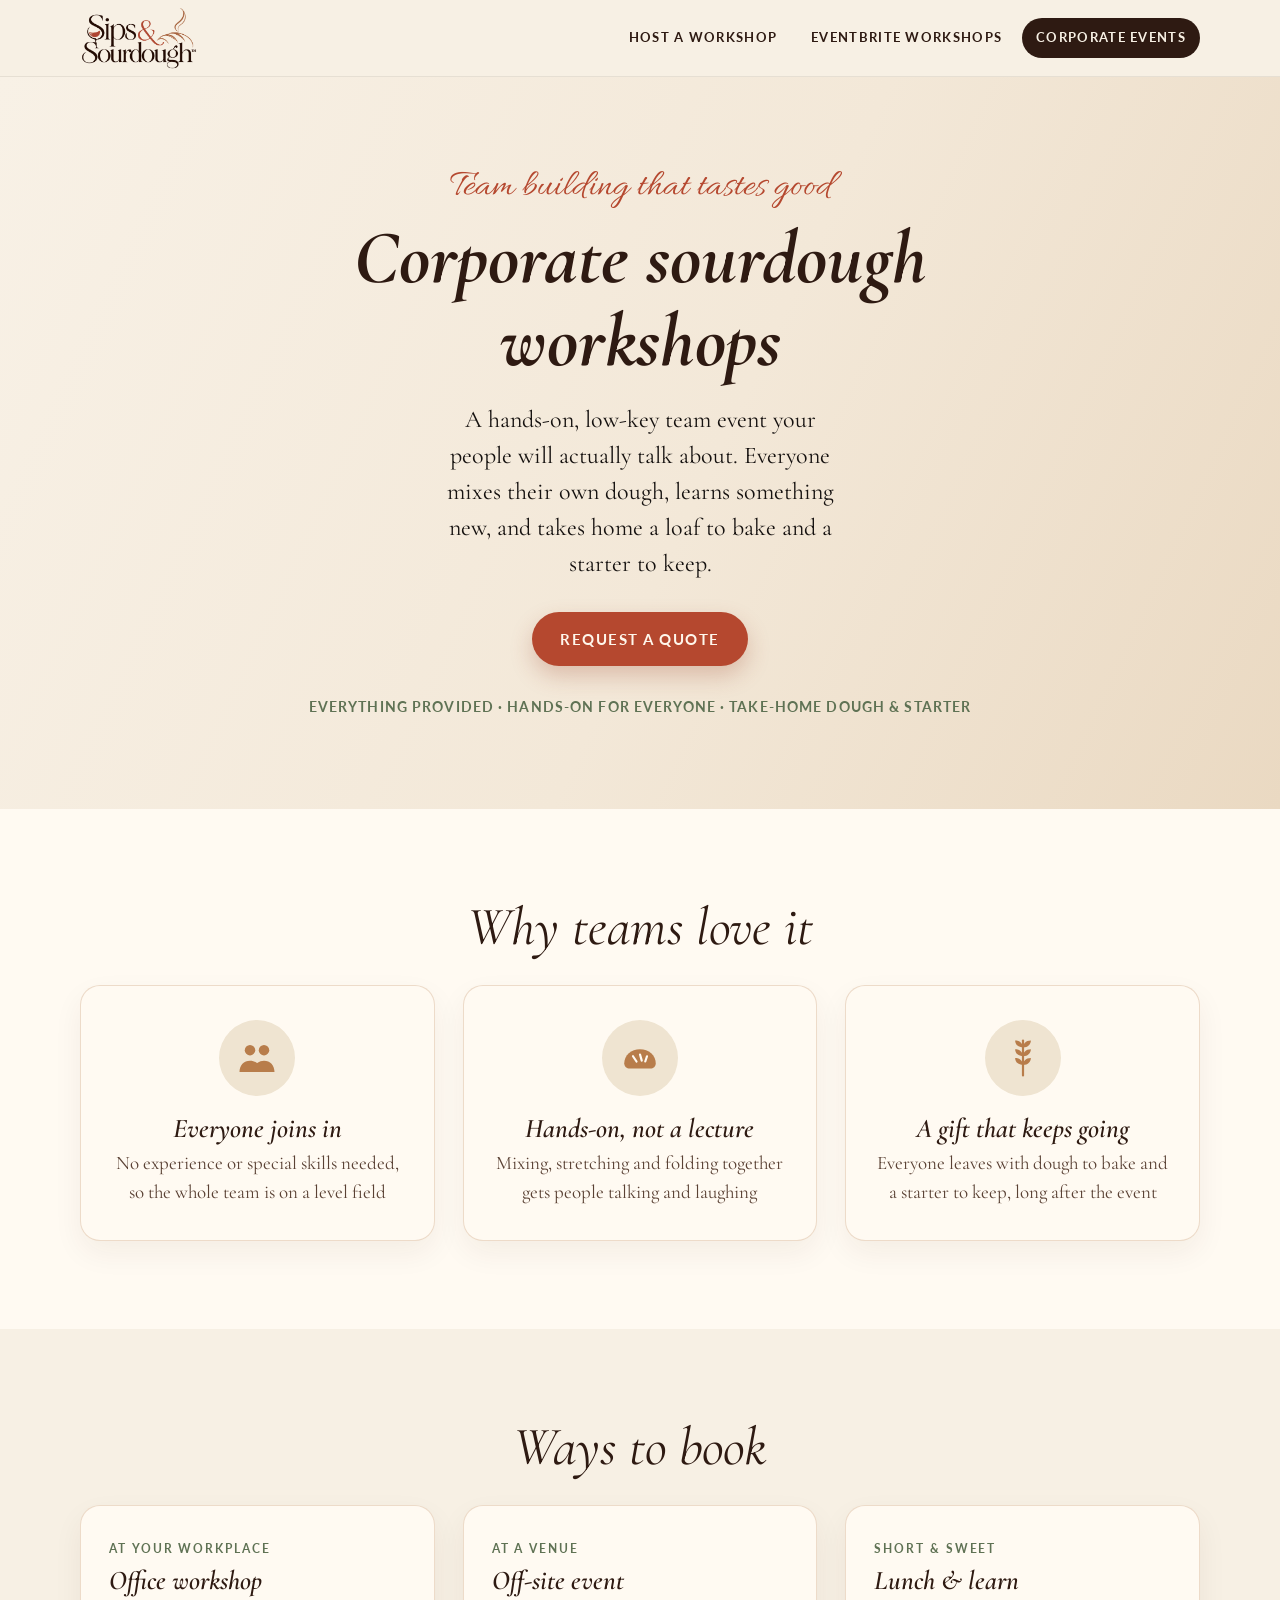
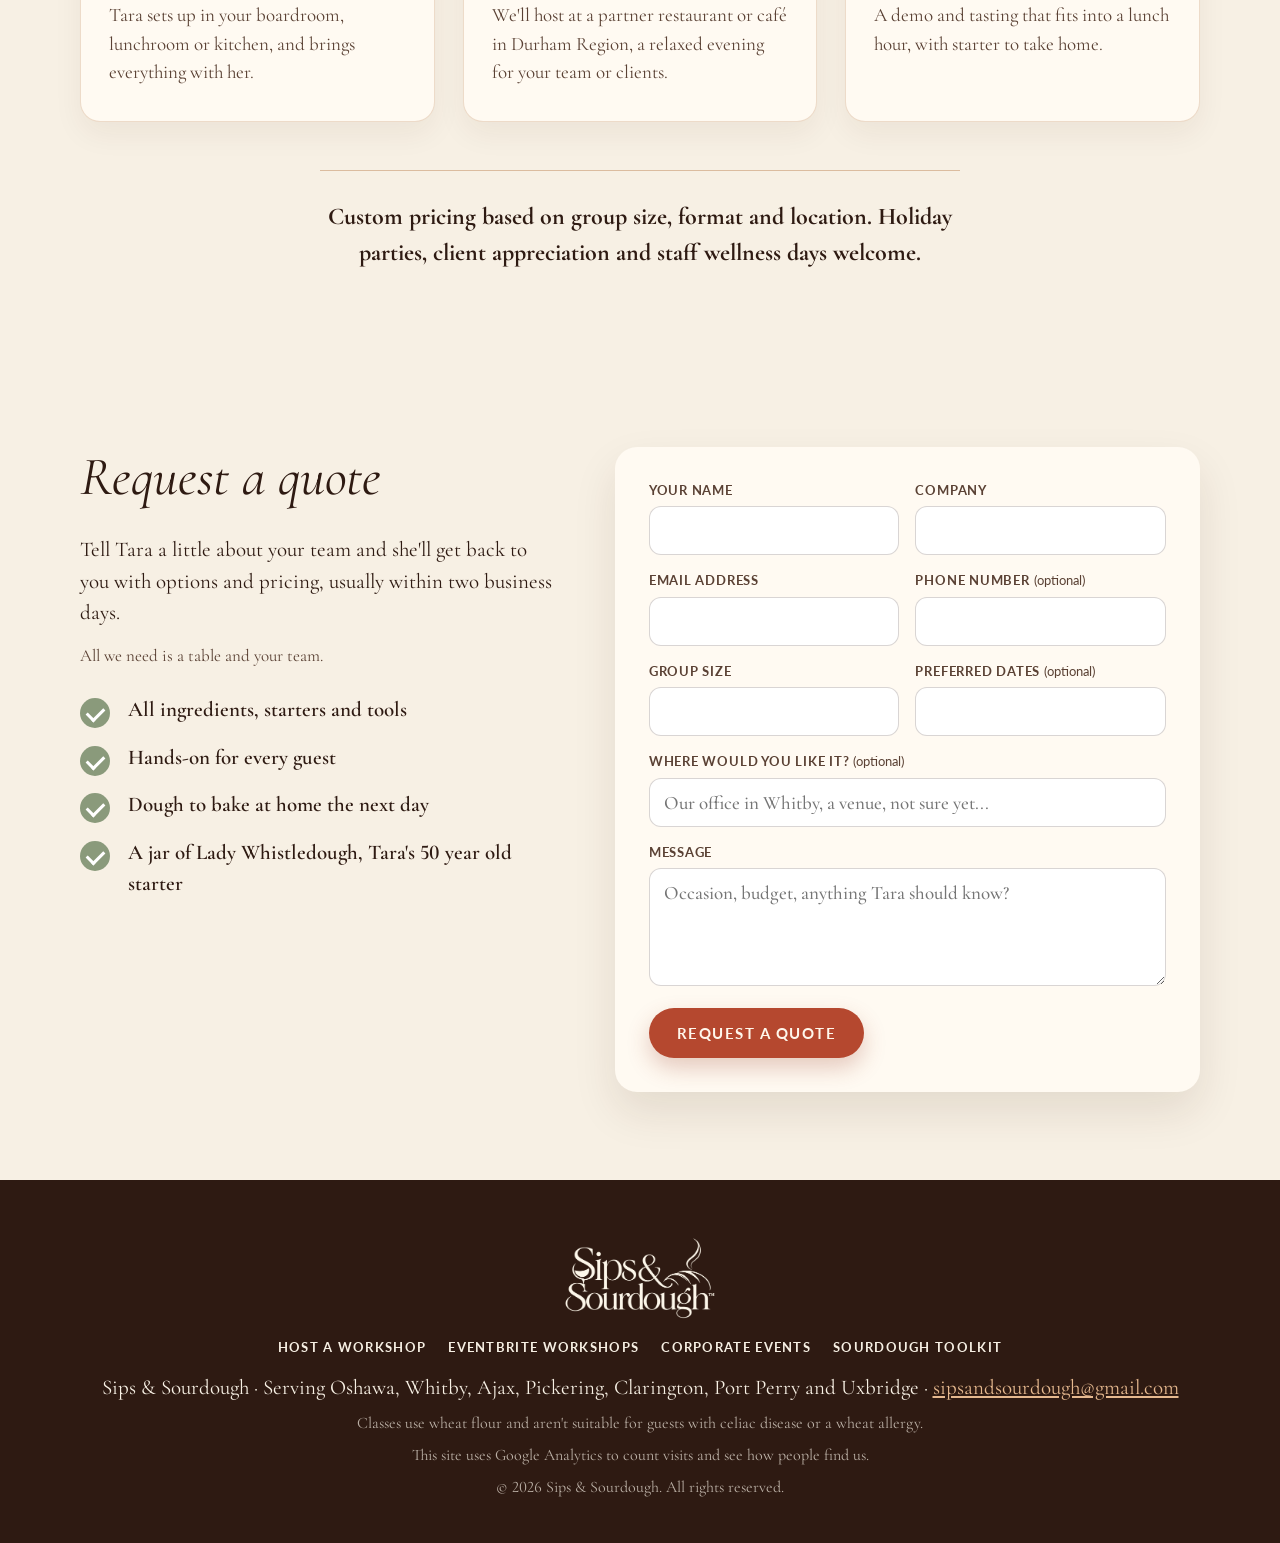
==== corporate.html @ fce7caa6 "Add Eventbrite Workshops, Corporate Events and Sourdough Toolkit pages Main page gets a three-link m" ====
<!doctype html>
<html lang="en-CA">
<head>
<meta charset="utf-8">
<meta name="viewport" content="width=device-width, initial-scale=1">
<title>Corporate Sourdough Workshops | Sips &amp; Sourdough</title>
<meta name="description" content="Team-building sourdough workshops for companies in Durham Region, Ontario. Hands-on, everything provided, custom pricing.">
<link rel="icon" href="img/favicon.png">
<link rel="preconnect" href="https://fonts.googleapis.com">
<link rel="preconnect" href="https://fonts.gstatic.com" crossorigin>
<link href="https://fonts.googleapis.com/css2?family=Caveat:wght@600;700&family=Cormorant+Garamond:ital,wght@0,400;0,500;0,600;0,700;1,400;1,500;1,600;1,700&family=Lato:wght@400;700&family=Allura&family=Parisienne&display=swap" rel="stylesheet">
<link rel="stylesheet" href="style.css">
</head>
<body>

<header class="top">
  <div class="wrap top-in">
    <a href="index.html" class="brand"><img src="img/logo.png" alt="Sips &amp; Sourdough"></a>
    <nav class="nav" aria-label="Main">
      <a href="index.html#host">Host<span class="long"> a Workshop</span></a>
      <a href="workshops.html">Eventbrite<span class="long"> Workshops</span></a>
      <a href="corporate.html" aria-current="page">Corporate<span class="long"> Events</span></a>
    </nav>
  </div>
</header>

<main>
  <section class="page-hero text-only">
    <div class="wrap hero-in">
      <div>
        <p class="script serving">Team building that tastes good</p>
        <h1>Corporate sourdough workshops</h1>
        <p class="lede">A hands-on, low-key team event your people will actually talk about. Everyone mixes their own dough, learns something new, and takes home a loaf to bake and a starter to keep.</p>
        <div class="hero-cta"><a href="#quote" class="btn">Request a quote</a></div>
        <p class="hero-points">Everything provided · Hands-on for everyone · Take-home dough &amp; starter</p>
      </div>
    </div>
  </section>

  <section class="band">
    <div class="wrap">
      <h2 class="center">Why teams love it</h2>
      <div class="cards">
        <article class="card">
          <div class="ico" aria-hidden="true"><svg viewBox="0 0 48 48"><circle cx="16" cy="15" r="6"/><circle cx="32" cy="15" r="6"/><path d="M4 40c0-8 5-13 12-13s12 5 12 13zM20 40c0-8 5-13 12-13s12 5 12 13z"/></svg></div>
          <h3>Everyone joins in</h3>
          <p>No experience or special skills needed, so the whole team is on a level field</p>
        </article>
        <article class="card">
          <div class="ico" aria-hidden="true"><svg viewBox="0 0 48 48"><path d="M6 30c0-9 8-16 18-16s18 7 18 16c0 4-3 6-6 6H12c-3 0-6-2-6-6z"/><path d="M16 22l4 6M24 20l2 7M32 22l-2 6" class="cut"/></svg></div>
          <h3>Hands-on, not a lecture</h3>
          <p>Mixing, stretching and folding together gets people talking and laughing</p>
        </article>
        <article class="card">
          <div class="ico" aria-hidden="true"><svg viewBox="0 0 48 48"><path d="M24 4v40" class="cut"/><path d="M24 12c-6 0-9-4-9-8 6 0 9 4 9 8zm0 0c6 0 9-4 9-8-6 0-9 4-9 8zM24 22c-6 0-9-4-9-8 6 0 9 4 9 8zm0 0c6 0 9-4 9-8-6 0-9 4-9 8zM24 32c-6 0-9-4-9-8 6 0 9 4 9 8zm0 0c6 0 9-4 9-8-6 0-9 4-9 8z"/></svg></div>
          <h3>A gift that keeps going</h3>
          <p>Everyone leaves with dough to bake and a starter to keep, long after the event</p>
        </article>
      </div>
    </div>
  </section>

  <section class="take">
    <div class="wrap">
      <h2 class="center">Ways to book</h2>
      <div class="formats">
        <article class="card"><p class="tag">At your workplace</p><h3>Office workshop</h3><p>Tara sets up in your boardroom, lunchroom or kitchen, and brings everything with her.</p></article>
        <article class="card"><p class="tag">At a venue</p><h3>Off-site event</h3><p>We'll host at a partner restaurant or café in Durham Region, a relaxed evening for your team or clients.</p></article>
        <article class="card"><p class="tag">Short &amp; sweet</p><h3>Lunch &amp; learn</h3><p>A demo and tasting that fits into a lunch hour, with starter to take home.</p></article>
      </div>
      <p class="price-line">Custom pricing based on group size, format and location. Holiday parties, client appreciation and staff wellness days welcome.</p>
    </div>
  </section>

  <section class="host" id="quote">
    <div class="wrap host-in">
      <div class="host-copy">
        <h2>Request a quote</h2>
        <p>Tell Tara a little about your team and she'll get back to you with options and pricing, usually within two business days.</p>
        <p class="fine">All we need is a table and your team.</p>
        <ul class="checks quote-checks">
          <li>All ingredients, starters and tools</li>
          <li>Hands-on for every guest</li>
          <li>Dough to bake at home the next day</li>
          <li>A jar of Lady Whistledough, Tara's 50 year old starter</li>
        </ul>
      </div>
      <form class="form" action="https://formsubmit.co/sipsandsourdough@gmail.com" method="POST">
        <input type="hidden" name="_subject" value="New corporate event inquiry from the website">
        <input type="hidden" name="_template" value="table">
        <input type="hidden" name="_next" value="https://sipsandsourdough.com/thanks.html">
        <input type="text" name="_honey" class="hp" tabindex="-1" autocomplete="off">
        <div class="row">
          <label>Your name<input name="Name" maxlength="80" required autocomplete="name"></label>
          <label>Company<input name="Company" maxlength="80" required autocomplete="organization"></label>
        </div>
        <div class="row">
          <label>Email address<input type="email" name="email" maxlength="100" required autocomplete="email"></label>
          <label><span>Phone number <em>(optional)</em></span><input type="tel" name="Phone" maxlength="20" autocomplete="tel"></label>
        </div>
        <div class="row">
          <label><span>Group size</span><input type="text" name="Group size" maxlength="20" inputmode="numeric" required></label>
          <label><span>Preferred dates <em>(optional)</em></span><input type="text" name="Preferred dates" maxlength="100"></label>
        </div>
        <label><span>Where would you like it? <em>(optional)</em></span><input type="text" name="Location" maxlength="120" placeholder="Our office in Whitby, a venue, not sure yet..."></label>
        <label>Message<textarea name="Message" maxlength="1000" rows="4" placeholder="Occasion, budget, anything Tara should know?"></textarea></label>
        <button class="btn" type="submit">Request a quote</button>
      </form>
    </div>
  </section>
</main>

<footer class="foot">
  <div class="wrap foot-in">
    <img src="img/logo.png" alt="Sips &amp; Sourdough" class="foot-logo">
    <nav class="foot-nav" aria-label="Footer"><a href="index.html#host">Host a Workshop</a><a href="workshops.html">Eventbrite Workshops</a><a href="corporate.html">Corporate Events</a><a href="toolkit.html">Sourdough Toolkit</a></nav>
    <p>Sips &amp; Sourdough · Serving Oshawa, Whitby, Ajax, Pickering, Clarington, Port Perry and Uxbridge · <a href="mailto:sipsandsourdough@gmail.com">sipsandsourdough@gmail.com</a></p>
    <p class="fine">Classes use wheat flour and aren't suitable for guests with celiac disease or a wheat allergy.</p>
    <p class="fine">This site uses Google Analytics to count visits and see how people find us.</p>
    <p class="fine">© 2026 Sips &amp; Sourdough. All rights reserved.</p>
  </div>
</footer>

</body>
</html>
---- style.css ----
:root {
  --cream: #f7f0e4;
  --cream-deep: #efe4d1;
  --paper: #fffaf2;
  --choc: #2e1a12;
  --choc-soft: #5a4134;
  --terracotta: #b5482f;
  --terracotta-dark: #963a25;
  --copper: #b87d4b;
  --sage: #8a9a7b;
  --sage-deep: #5f7254;
  --serif: "Cormorant Garamond", Georgia, serif;
  --ink: #161210;
  --body: "Cormorant Garamond", Georgia, serif;
  --sans: "Lato", system-ui, sans-serif;
}
* { margin: 0; padding: 0; box-sizing: border-box; }
html { scroll-behavior: smooth; }
body { background: var(--cream); color: var(--choc); font-family: var(--body); font-size: 21px; line-height: 1.5; -webkit-font-smoothing: antialiased; font-variant-numeric: lining-nums; }
img { display: block; max-width: 100%; }
a { color: var(--terracotta); }
.wrap { width: min(1120px, 100% - 32px); margin-inline: auto; }

h1, h2, h3 { font-family: var(--serif); line-height: 1.1; color: var(--choc); }
h1 { font-family: "Cormorant Garamond", Georgia, serif; font-size: clamp(44px, 6.9vw, 76px); font-weight: 700; font-style: italic; letter-spacing: 0; }
h2 { font-size: clamp(38px, 5vw, 54px); font-weight: 400; font-style: italic; margin-bottom: 28px; }
h3 { font-size: 27px; font-weight: 600; font-style: italic; margin-bottom: 6px; }
.center { text-align: center; }
.kicker { font-family: var(--sans); font-weight: 700; font-size: 13px; letter-spacing: .18em; text-transform: uppercase; color: var(--sage-deep); margin-bottom: 8px; }
.script { font-family: "Parisienne", cursive; font-size: clamp(30px, 4vw, 40px); color: var(--terracotta); line-height: 1.2; margin-bottom: 6px; }
.fine { font-size: 17px; color: var(--choc-soft); }

.btn { display: inline-block; font-family: var(--sans); font-weight: 700; font-size: 15px; letter-spacing: .1em; text-transform: uppercase; text-decoration: none;
  background: var(--terracotta); color: #fff7ec; padding: 16px 28px; border-radius: 999px; border: 0; cursor: pointer;
  box-shadow: 0 10px 22px rgba(150,58,37,.25); transition: background .2s, transform .2s; }
.btn:hover { background: var(--terracotta-dark); transform: translateY(-1px); }
.btn-sm { padding: 11px 20px; font-size: 13px; box-shadow: none; }

/* header */
.top { position: sticky; top: 0; z-index: 10; background: rgba(247,240,228,.92); backdrop-filter: blur(8px); border-bottom: 1px solid rgba(46,26,18,.08); }
.top-in { display: flex; align-items: center; justify-content: space-between; height: 76px; }
.brand img { height: 64px; width: auto; }

/* hero */
.hero { background:
  radial-gradient(ellipse 60% 70% at 80% 30%, rgba(255,250,240,.95), rgba(255,250,240,0) 70%),
  linear-gradient(115deg, #f8f1e6 0%, #f3e8d8 55%, #ead9c2 100%); padding: 56px 0 72px; }
.hero-in { display: grid; grid-template-columns: 1.05fr 1fr; gap: 56px; align-items: center; }
.hero h1 { margin-bottom: 20px; }
.lede { font-size: 24px; font-weight: 400; color: var(--ink); max-width: 34ch; margin-bottom: 30px; }
.hero-cta { display: flex; align-items: center; gap: 18px; flex-wrap: wrap; }
.price-chip { font-family: var(--sans); font-size: 15px; color: var(--choc-soft); letter-spacing: .04em; }
.price-chip b { font-family: var(--serif); font-size: 26px; color: var(--terracotta); margin-right: 4px; }
.hero-photo img { width: 100%; aspect-ratio: 1 / 1.05; object-fit: cover; border-radius: 220px 220px 24px 24px; box-shadow: 0 30px 60px rgba(60,30,10,.22); }

/* bands */
.band, .take, .reviews, .host { padding: 88px 0; }
.band { background: var(--paper); }
.split { display: grid; grid-template-columns: .9fr 1.1fr; gap: 64px; align-items: center; }
.split-photo img { width: 100%; aspect-ratio: 4 / 5; object-fit: cover; border-radius: 20px; box-shadow: 0 24px 50px rgba(60,30,10,.18); }
.checks { list-style: none; }
.checks li { position: relative; padding-left: 48px; margin-bottom: 16px; font-size: 23px; font-weight: 600; }
.checks li::before { content: ""; position: absolute; left: 0; top: 4px; width: 30px; height: 30px; border-radius: 50%; background: var(--sage); }
.checks li::after { content: ""; position: absolute; left: 10px; top: 10px; width: 8px; height: 14px; border: solid #fff; border-width: 0 3px 3px 0; transform: rotate(45deg); }

/* take-home cards */
.cards { display: grid; grid-template-columns: repeat(3, 1fr); gap: 28px; }
.card { background: var(--paper); border-radius: 20px; padding: 34px 28px; text-align: center; border: 1px solid rgba(184,125,75,.25); box-shadow: 0 12px 30px rgba(60,30,10,.06); }
.card p { font-size: 19px; color: var(--choc-soft); }
.ico { width: 76px; height: 76px; margin: 0 auto 18px; border-radius: 50%; background: var(--cream-deep); display: grid; place-items: center; }
.ico svg { width: 42px; height: 42px; fill: var(--copper); }
.ico svg .cut { fill: none; stroke: var(--paper); stroke-width: 2.5; stroke-linecap: round; }
.ico svg path[d^="M24 4v40"] { stroke: var(--copper); }

/* steps */
.steps { list-style: none; display: grid; grid-template-columns: repeat(4, 1fr); gap: 24px; counter-reset: s; }
.steps li { text-align: center; padding: 0 6px; }
.steps .n { display: inline-grid; place-items: center; width: 56px; height: 56px; border-radius: 50%; background: var(--choc); color: var(--cream);
  font-family: var(--serif); font-weight: 700; font-size: 24px; margin-bottom: 14px; }
.steps p { font-size: 19px; color: var(--choc-soft); }
.pricing { margin: 56px auto 0; display: flex; align-items: center; justify-content: center; gap: 28px; flex-wrap: wrap; text-align: left; }
.pricing p { font-family: var(--serif); font-size: 26px; font-weight: 700; line-height: 1.3; }
.pricing p span { font-family: var(--body); font-size: 19px; font-weight: 500; color: var(--choc-soft); }
.badge { width: 132px; height: 132px; border-radius: 50%; background: var(--terracotta); color: #fff7ec; display: flex; flex-direction: column; align-items: center; justify-content: center;
  transform: rotate(-6deg); box-shadow: 0 14px 28px rgba(120,40,20,.3); outline: 5px solid rgba(181,72,47,.22); outline-offset: 5px; }
.badge .p { font-family: var(--serif); font-weight: 800; font-size: 48px; line-height: 1; }
.badge .t { font-family: var(--sans); font-weight: 700; font-size: 12px; letter-spacing: .16em; text-transform: uppercase; margin-top: 4px; }

/* reviews */
.reviews { background: var(--sage-deep); }
.reviews h2, .reviews .kicker { color: var(--cream); }
.quotes { display: grid; grid-template-columns: repeat(3, 1fr); gap: 24px; }
.quotes figure { background: var(--paper); border-radius: 20px; padding: 30px 28px; }
.quotes blockquote { font-size: 21px; font-style: italic; font-weight: 500; margin-bottom: 16px; }
.quotes figcaption { font-family: var(--serif); font-weight: 700; font-size: 18px; }
.sample { display: inline-block; margin-left: 8px; font-family: var(--sans); font-size: 11px; font-weight: 700; letter-spacing: .12em; text-transform: uppercase;
  color: var(--terracotta); border: 1px solid var(--terracotta); border-radius: 999px; padding: 2px 8px; vertical-align: middle; }

/* contact */
.host-in { display: grid; grid-template-columns: .9fr 1.1fr; gap: 56px; align-items: start; }
.host-copy p { margin-bottom: 14px; }
.host-photo { margin-top: 26px; width: 100%; aspect-ratio: 4 / 3; object-fit: cover; border-radius: 20px; }
.form { background: var(--paper); border-radius: 22px; padding: 34px; box-shadow: 0 20px 44px rgba(60,30,10,.1); display: grid; gap: 16px; }
.form .row { display: grid; grid-template-columns: 1fr 1fr; gap: 16px; }
.form label { display: grid; gap: 6px; font-family: var(--sans); font-size: 13px; font-weight: 700; letter-spacing: .06em; text-transform: uppercase; color: var(--choc-soft); }
.form label em { font-style: normal; font-weight: 400; text-transform: none; letter-spacing: 0; }
.form input, .form textarea { font: 500 19px var(--body); color: var(--choc); background: #fff; border: 1px solid rgba(46,26,18,.18); border-radius: 12px; padding: 12px 14px; width: 100%; }
.form input:focus, .form textarea:focus { outline: 2px solid var(--copper); border-color: transparent; }
.form .btn { justify-self: start; margin-top: 6px; }
.hp { display: none; }

/* footer */
.foot { background: var(--choc); color: var(--cream); padding: 56px 0 44px; text-align: center; }
.foot a { color: #e6b98f; }
.foot-logo { height: 84px; width: auto; margin: 0 auto 18px; filter: brightness(0) invert(.94) sepia(.2); }
.foot .fine { color: rgba(247,240,228,.7); margin-top: 8px; font-size: 16px; }

/* thanks page */
.thanks { min-height: 100vh; display: grid; place-items: center; text-align: center; padding: 40px 16px; }
.thanks img { height: 90px; width: auto; margin: 0 auto 20px; }
.thanks p { margin: 12px 0 26px; }

@media (max-width: 860px) {
  body { font-size: 19px; }
  .hero { padding: 32px 0 56px; }
  .hero-in, .split, .host-in { grid-template-columns: 1fr; gap: 36px; }
  .hero-photo { order: -1; }
  .hero-photo img { aspect-ratio: 4 / 3; border-radius: 140px 140px 20px 20px; }
  .split-photo img { aspect-ratio: 4 / 3; }
  .cards, .quotes { grid-template-columns: 1fr; }
  .steps { grid-template-columns: 1fr 1fr; gap: 32px 16px; }
  .band, .take, .reviews, .host { padding: 64px 0; }
  .brand img { height: 46px; }
  .top-in { height: 64px; }
}
@media (max-width: 480px) {
  .steps { grid-template-columns: 1fr; }
  .form { padding: 22px; }
  .form .row { grid-template-columns: 1fr; }
}
.steps-3 { grid-template-columns: repeat(3, 1fr); max-width: 900px; margin-inline: auto; }
.steps-3 p { font-size: 21px; color: var(--choc); }
.take .pricing { margin-top: 48px; }
.quotes figcaption .sample { margin: 0 8px 0 0; }
@media (max-width: 860px) { .steps-3 { grid-template-columns: 1fr; } }
.price-line { max-width: 640px; margin: 48px auto 0; padding-top: 28px; border-top: 1px solid rgba(184,125,75,.45); text-align: center;
  font-family: var(--serif); font-weight: 700; font-size: 24px; color: var(--choc); }
/* reviews carousel */
.carousel { position: relative; display: flex; align-items: center; gap: 16px; }
.carousel .quotes { flex: 1; min-width: 0; display: flex; gap: 24px; overflow-x: auto; scroll-snap-type: x mandatory; scrollbar-width: none; padding: 4px 2px; }
.carousel .quotes::-webkit-scrollbar { display: none; }
.carousel .quotes:focus-visible { outline: 2px solid var(--cream); outline-offset: 4px; border-radius: 22px; }
.carousel .quotes figure { flex: 0 0 calc((100% - 48px) / 3); scroll-snap-align: start; }
.car-btn { flex: none; width: 48px; height: 48px; border-radius: 50%; border: 0; cursor: pointer; background: var(--cream); color: var(--choc);
  font: 700 30px/1 var(--serif); display: grid; place-items: center; padding-bottom: 4px; box-shadow: 0 8px 18px rgba(0,0,0,.18); transition: background .2s, transform .2s; }
.car-btn:hover { background: #fff; transform: scale(1.06); }
@media (max-width: 860px) {
  .carousel .quotes figure { flex-basis: calc((100% - 24px) / 2); }
}
@media (max-width: 600px) {
  .carousel { gap: 8px; }
  .car-btn { width: 38px; height: 38px; font-size: 24px; }
  .carousel .quotes figure { flex-basis: 100%; }
}
.carousel .quotes figure { display: flex; flex-direction: column; }
.carousel .quotes blockquote { flex: 1; }
/* hero photo fades into the text side */
.hero-photo img { border-radius: 0; box-shadow: none; aspect-ratio: 1 / 1.05;
  -webkit-mask-image: linear-gradient(to right, transparent 0%, rgba(0,0,0,.55) 18%, #000 42%, #000 90%, transparent 100%), linear-gradient(to bottom, transparent 0%, #000 12%, #000 86%, transparent 100%);
  -webkit-mask-composite: source-in; mask-image: linear-gradient(to right, transparent 0%, rgba(0,0,0,.55) 18%, #000 42%, #000 90%, transparent 100%), linear-gradient(to bottom, transparent 0%, #000 12%, #000 86%, transparent 100%); mask-composite: intersect; }
.hero-in { gap: 0; }
.hero-copy { position: relative; z-index: 1; padding-right: 24px; }
@media (max-width: 860px) {
  .hero-photo img { aspect-ratio: 4 / 3; border-radius: 0;
    -webkit-mask-image: linear-gradient(to top, transparent 0%, rgba(0,0,0,.55) 18%, #000 45%); mask-image: linear-gradient(to top, transparent 0%, rgba(0,0,0,.55) 18%, #000 45%); }
  .hero-in { gap: 0; }
  .hero-copy { padding-right: 0; margin-top: -24px; }
  .hero { padding-top: 0; }
  .hero-photo { margin-inline: -16px; }
}
.quotes .stars { color: var(--copper); font-size: 22px; letter-spacing: 3px; line-height: 1; margin-bottom: 12px; }
.carousel .quotes blockquote { flex: 0 0 auto; }

.script.serving { font-family: "Allura", cursive; font-size: clamp(30px, 3.8vw, 38px); }

/* ===== multi-page: nav, hero buttons, sub-pages ===== */
.nav { display: flex; gap: 6px; align-items: center; }
.nav a { font-family: var(--sans); font-weight: 700; font-size: 13px; letter-spacing: .1em; text-transform: uppercase; text-decoration: none;
  color: var(--choc); padding: 10px 14px; border-radius: 999px; transition: background .2s, color .2s; }
.nav a:hover { background: rgba(184,125,75,.14); }
.nav a[aria-current="page"] { background: var(--choc); color: var(--cream); }
.btn-ghost { background: transparent; color: var(--choc); box-shadow: inset 0 0 0 2px var(--choc); }
.btn-ghost:hover { background: var(--choc); color: var(--cream); }
.hero-cta.three { gap: 12px; }
.hero-cta.three .btn { padding: 15px 22px; font-size: 14px; }

.page-hero { background: linear-gradient(115deg, #f8f1e6 0%, #f3e8d8 55%, #ead9c2 100%); padding: 64px 0 72px; }
.page-hero .hero-in { grid-template-columns: 1.1fr .9fr; gap: 48px; }
.page-hero h1 { margin-bottom: 18px; }
.page-hero .ph-photo img { width: 100%; aspect-ratio: 4 / 3.4; object-fit: cover; border-radius: 22px; box-shadow: 0 26px 54px rgba(60,30,10,.2); }

/* event card */
.events { display: grid; gap: 28px; }
.event { display: grid; grid-template-columns: 150px 1fr auto; gap: 34px; align-items: center; background: var(--paper);
  border: 1px solid rgba(184,125,75,.3); border-radius: 24px; padding: 32px 36px; box-shadow: 0 16px 36px rgba(60,30,10,.08); }
.date { text-align: center; background: var(--choc); color: var(--cream); border-radius: 18px; padding: 18px 10px 16px; }
.date .m { font-family: var(--sans); font-weight: 700; font-size: 14px; letter-spacing: .2em; text-transform: uppercase; color: #e6b98f; }
.date .d { font-family: var(--serif); font-weight: 700; font-size: 64px; line-height: 1; }
.date .w { font-family: var(--sans); font-size: 13px; letter-spacing: .1em; text-transform: uppercase; opacity: .8; }
.event h3 { font-size: 32px; margin-bottom: 8px; }
.event .meta { font-family: var(--sans); font-size: 15px; color: var(--choc-soft); letter-spacing: .02em; line-height: 1.8; }
.event .meta b { color: var(--choc); }
.event .buy { text-align: center; }
.event .price { font-family: var(--serif); font-weight: 700; font-size: 40px; line-height: 1; color: var(--terracotta); }
.event .price small { display: block; font-family: var(--sans); font-weight: 400; font-size: 13px; color: var(--choc-soft); margin: 6px 0 14px; letter-spacing: .03em; }
.event.soon { background: transparent; border-style: dashed; box-shadow: none; grid-template-columns: 150px 1fr; }
.event.soon .date { background: var(--cream-deep); color: var(--choc-soft); }
.event.soon .date .m { color: var(--copper); }

/* faq */
.faq { max-width: 820px; margin-inline: auto; }
.faq details { border-bottom: 1px solid rgba(184,125,75,.4); padding: 18px 4px; }
.faq summary { cursor: pointer; font-family: var(--serif); font-style: italic; font-weight: 600; font-size: 26px; list-style: none; display: flex; justify-content: space-between; gap: 16px; }
.faq summary::after { content: "+"; font-style: normal; color: var(--copper); }
.faq details[open] summary::after { content: "–"; }
.faq details p { margin-top: 10px; color: var(--choc-soft); }

/* corporate */
.formats { display: grid; grid-template-columns: repeat(3, 1fr); gap: 28px; }
.formats .card { text-align: left; }
.formats .card .tag { font-family: var(--sans); font-weight: 700; font-size: 12px; letter-spacing: .16em; text-transform: uppercase; color: var(--sage-deep); margin-bottom: 8px; }
.quote-band { background: var(--choc); color: var(--cream); padding: 72px 0; text-align: center; }
.quote-band h2 { color: var(--cream); margin-bottom: 14px; }
.quote-band p { max-width: 640px; margin: 0 auto 26px; color: rgba(247,240,228,.85); }
.cta-band { text-align: center; padding: 72px 0; background: var(--sage-deep); color: var(--cream); }
.cta-band h2 { color: var(--cream); margin-bottom: 12px; }
.cta-band p { max-width: 620px; margin: 0 auto 26px; color: rgba(247,240,228,.9); }
.cta-band .btn-ghost { color: var(--cream); box-shadow: inset 0 0 0 2px var(--cream); }
.cta-band .btn-ghost:hover { background: var(--cream); color: var(--choc); }
.cta-band .row-btns { display: flex; gap: 14px; justify-content: center; flex-wrap: wrap; }
.foot-nav { display: flex; gap: 22px; justify-content: center; flex-wrap: wrap; margin-bottom: 14px; font-family: var(--sans); font-size: 13px; font-weight: 700; letter-spacing: .1em; text-transform: uppercase; }
.foot-nav a { color: var(--cream); text-decoration: none; }


@media (max-width: 860px) {
  .top-in { height: auto; flex-direction: column; gap: 4px; padding: 8px 0 6px; }
  .nav { width: 100%; justify-content: space-between; gap: 0; }
  .nav a { font-size: 11px; letter-spacing: .06em; padding: 8px 9px; }
  .hero-cta.three { flex-direction: column; align-items: stretch; }
  .hero-cta.three .btn { text-align: center; }
  .page-hero { padding: 36px 0 56px; }
  .page-hero .hero-in { grid-template-columns: 1fr; gap: 32px; }
  .page-hero .ph-photo { order: -1; }
  .event, .event.soon { grid-template-columns: 1fr; gap: 18px; padding: 26px 22px; text-align: center; }
  .date { width: 140px; margin: 0 auto; }
  .formats { grid-template-columns: 1fr; }
}
.hero-copy { padding-right: 8px; }
.hero-cta.three { flex-wrap: nowrap; gap: 10px; }
.hero-cta.three .btn { padding: 14px 17px; font-size: 12.5px; letter-spacing: .07em; white-space: nowrap; }
@media (max-width: 860px) {
  .nav .long { display: none; }
  .nav { justify-content: center; gap: 8px; }
  .nav a { font-size: 12px; letter-spacing: .1em; padding: 8px 12px; }
  .hero-cta.three { flex-direction: column; flex-wrap: wrap; }
  .hero-cta.three .btn { font-size: 14px; padding: 15px 22px; }
}
/* text-only page hero (corporate) */
.page-hero.text-only { text-align: center; padding: 88px 0 92px; }
.page-hero.text-only .hero-in { display: block; max-width: 760px; }
.page-hero.text-only .lede { margin-inline: auto; max-width: 38ch; }
.page-hero.text-only .hero-cta { justify-content: center; }
.hero-points { margin-top: 30px; font-family: var(--sans); font-size: 14px; letter-spacing: .08em; text-transform: uppercase; color: var(--sage-deep); font-weight: 700; }
.quote-checks { margin-top: 26px; }
.quote-checks li { font-size: 21px; }
@media (max-width: 860px) { .page-hero.text-only { padding: 48px 0 60px; } .hero-points { font-size: 12px; } }
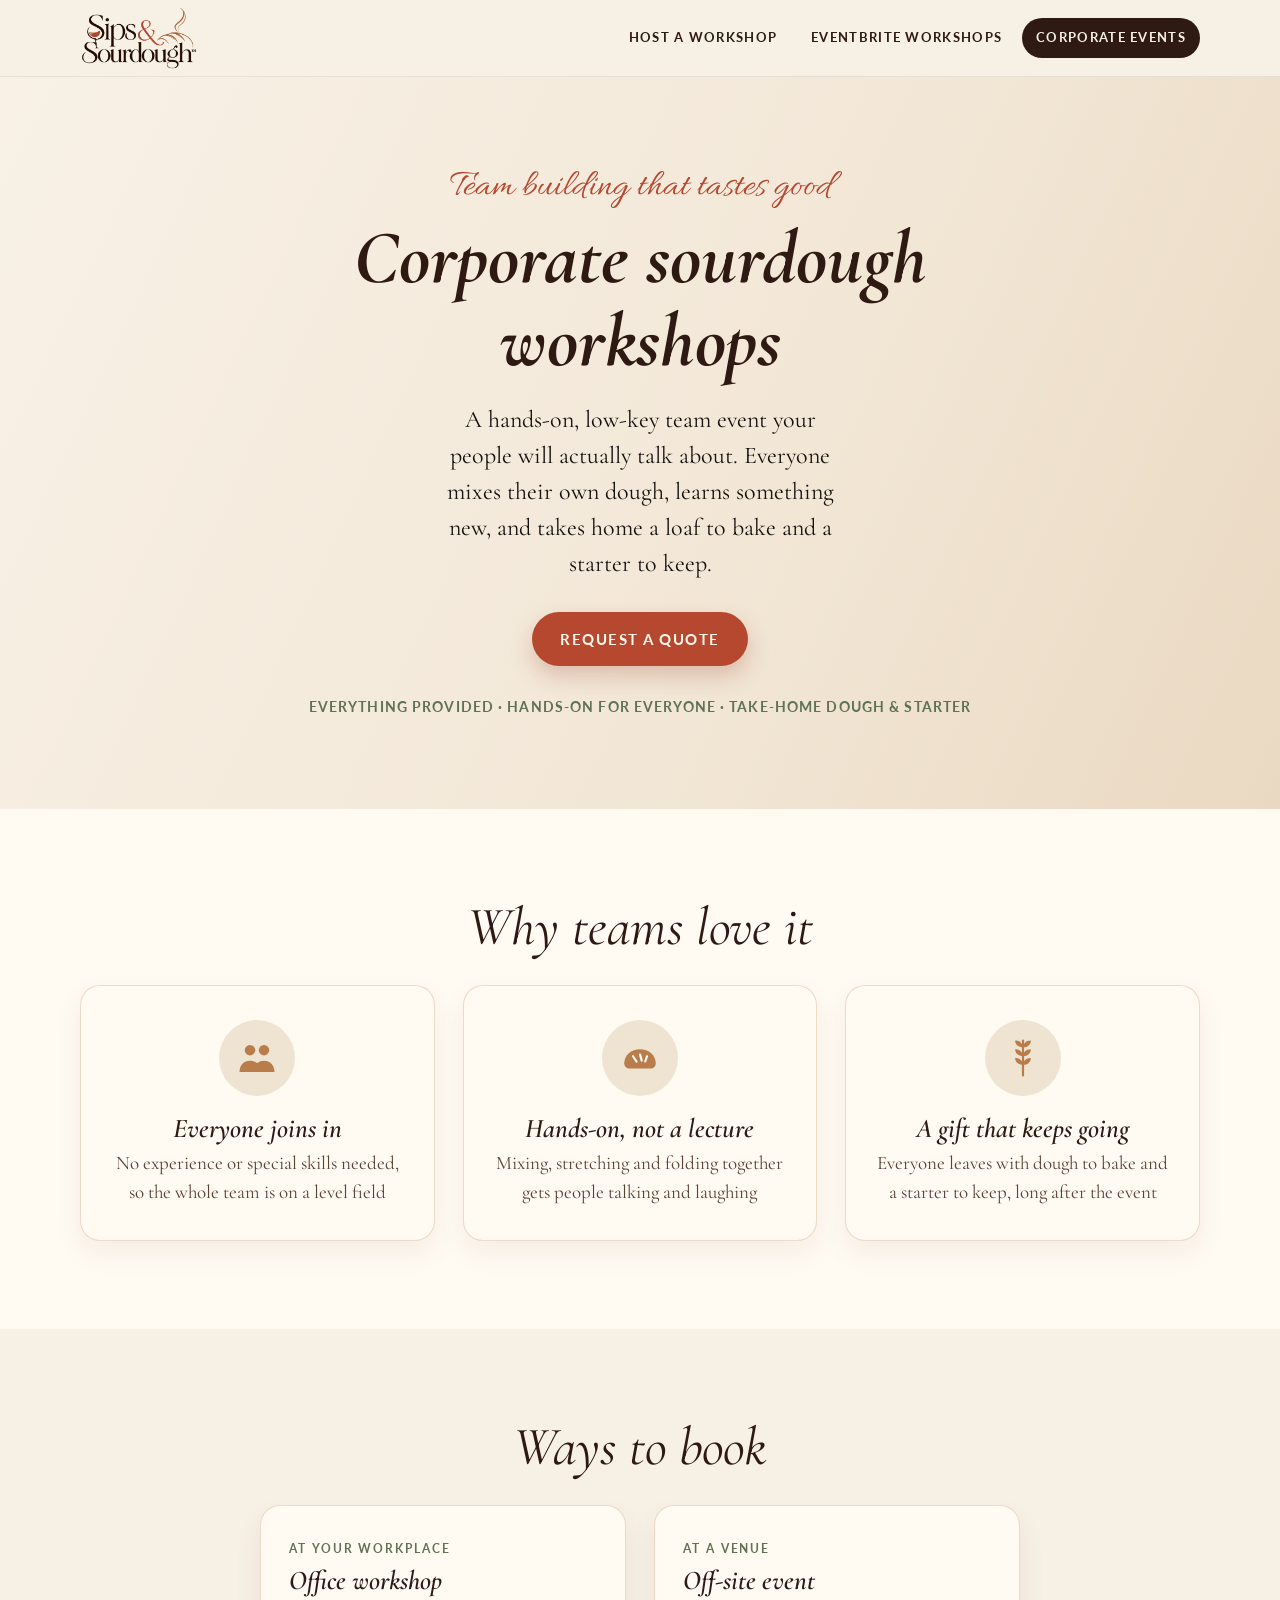
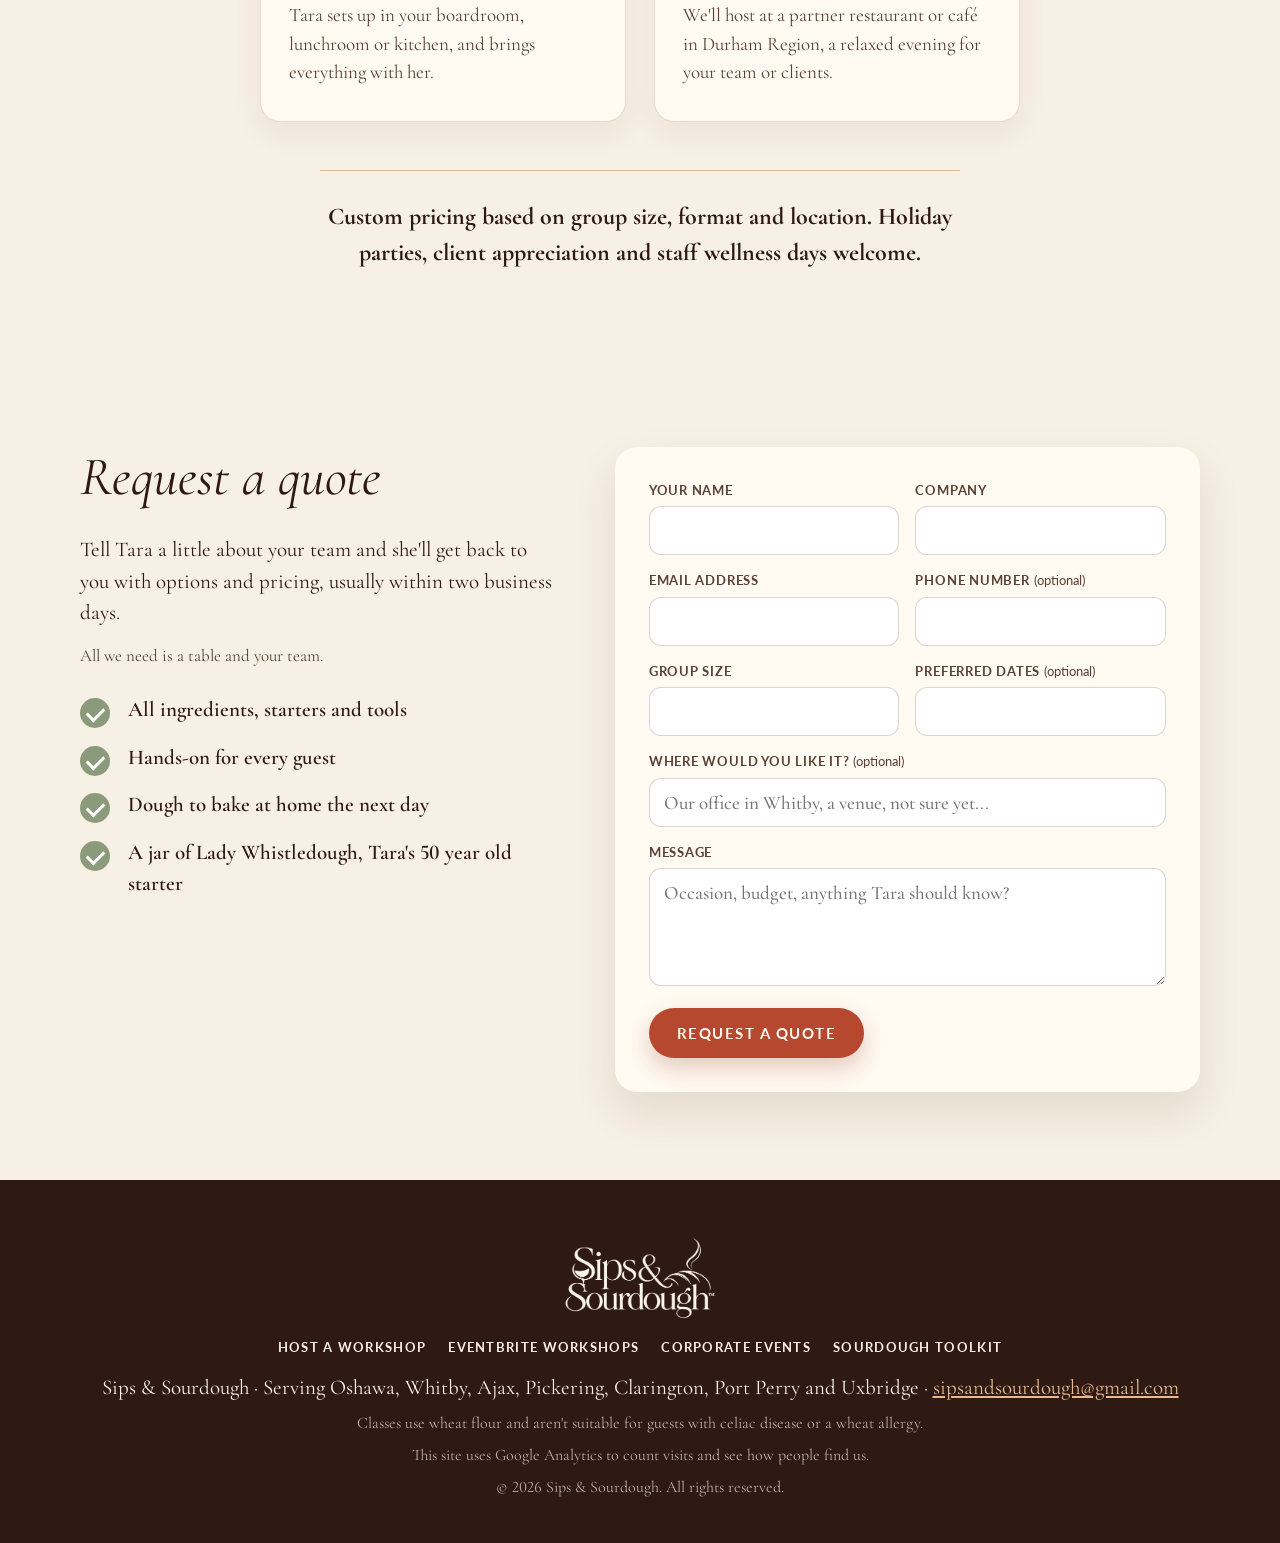
==== commit 6a936c14: "Corporate: drop lunch & learn card; rename Dec 10 event to Christmas Edition Co-Authored-By: Claude " ====
--- a/corporate.html
+++ b/corporate.html
@@ -63,10 +63,9 @@
   <section class="take">
     <div class="wrap">
       <h2 class="center">Ways to book</h2>
-      <div class="formats">
+      <div class="formats two">
         <article class="card"><p class="tag">At your workplace</p><h3>Office workshop</h3><p>Tara sets up in your boardroom, lunchroom or kitchen, and brings everything with her.</p></article>
         <article class="card"><p class="tag">At a venue</p><h3>Off-site event</h3><p>We'll host at a partner restaurant or café in Durham Region, a relaxed evening for your team or clients.</p></article>
-        <article class="card"><p class="tag">Short &amp; sweet</p><h3>Lunch &amp; learn</h3><p>A demo and tasting that fits into a lunch hour, with starter to take home.</p></article>
       </div>
       <p class="price-line">Custom pricing based on group size, format and location. Holiday parties, client appreciation and staff wellness days welcome.</p>
     </div>
--- a/style.css
+++ b/style.css
@@ -274,3 +274,5 @@
 .quote-checks { margin-top: 26px; }
 .quote-checks li { font-size: 21px; }
 @media (max-width: 860px) { .page-hero.text-only { padding: 48px 0 60px; } .hero-points { font-size: 12px; } }
+.formats.two { grid-template-columns: repeat(2, 1fr); max-width: 760px; margin-inline: auto; }
+@media (max-width: 860px) { .formats.two { grid-template-columns: 1fr; } }
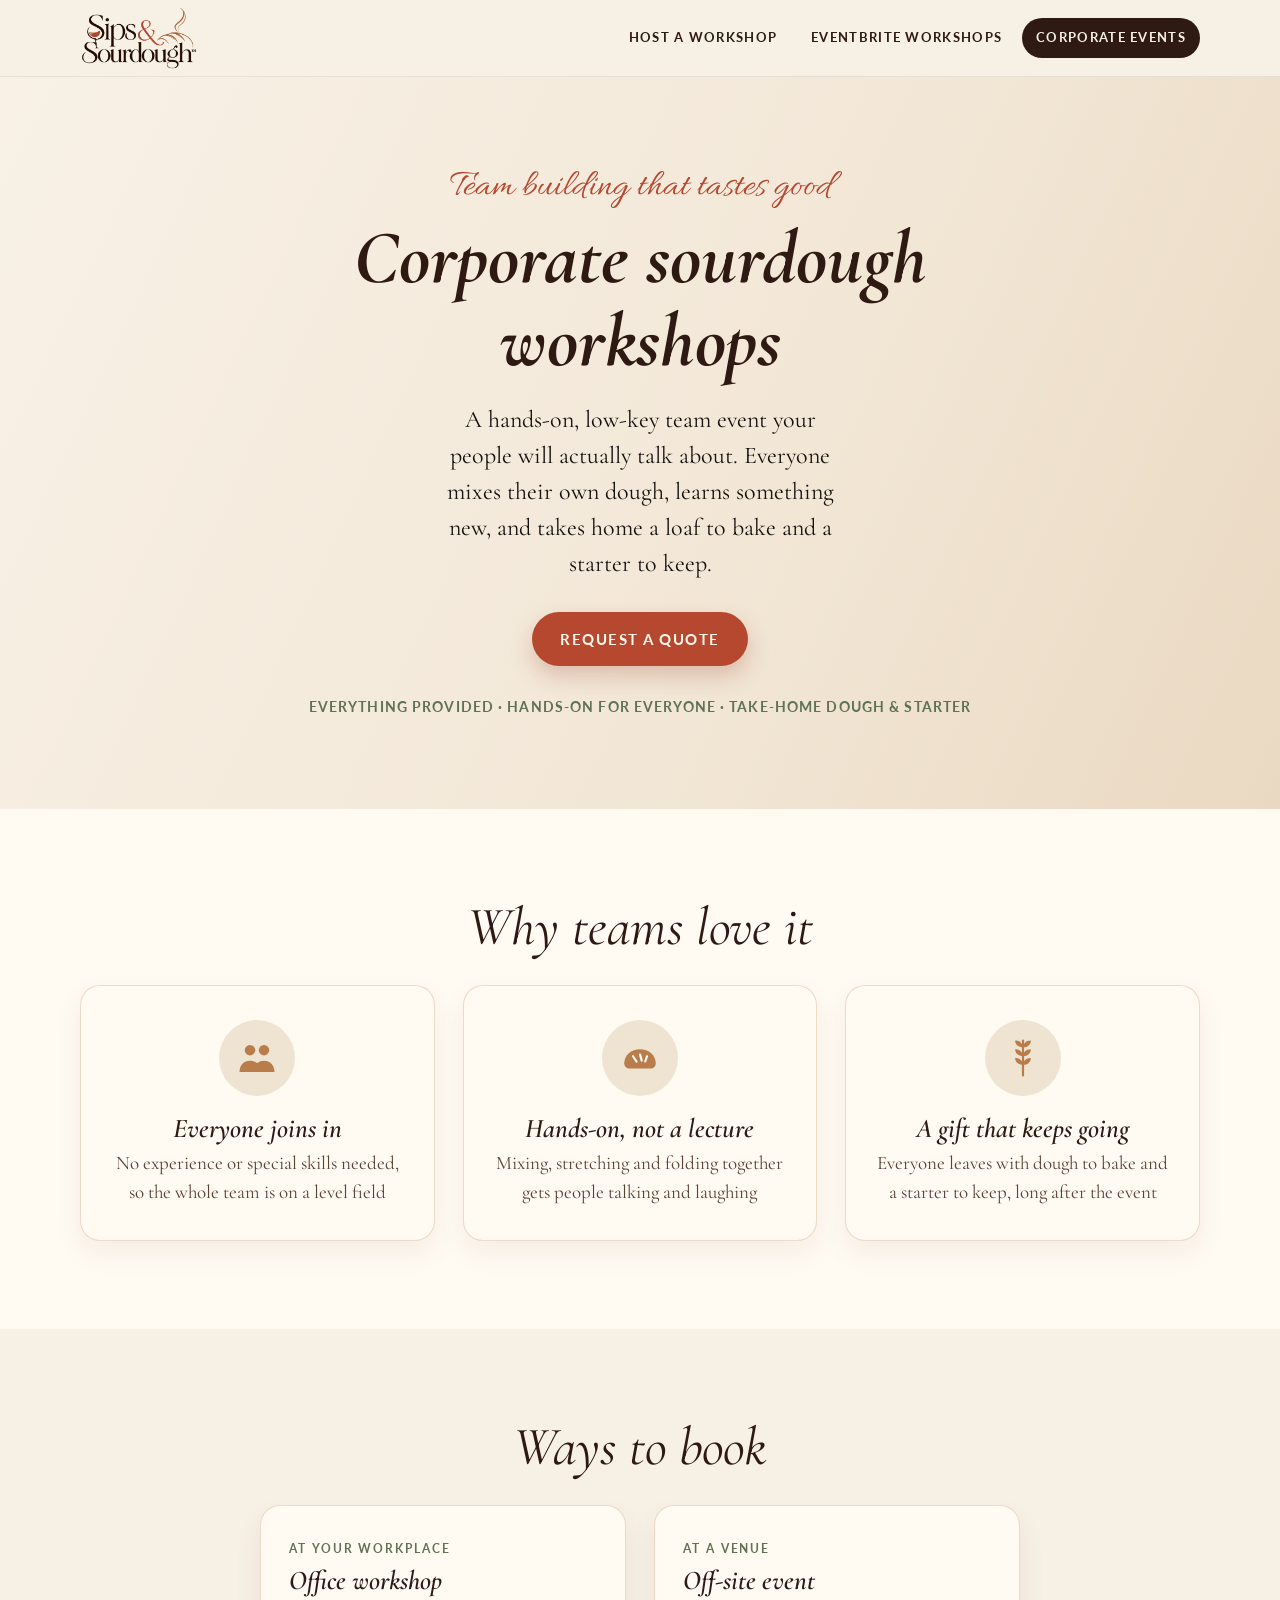
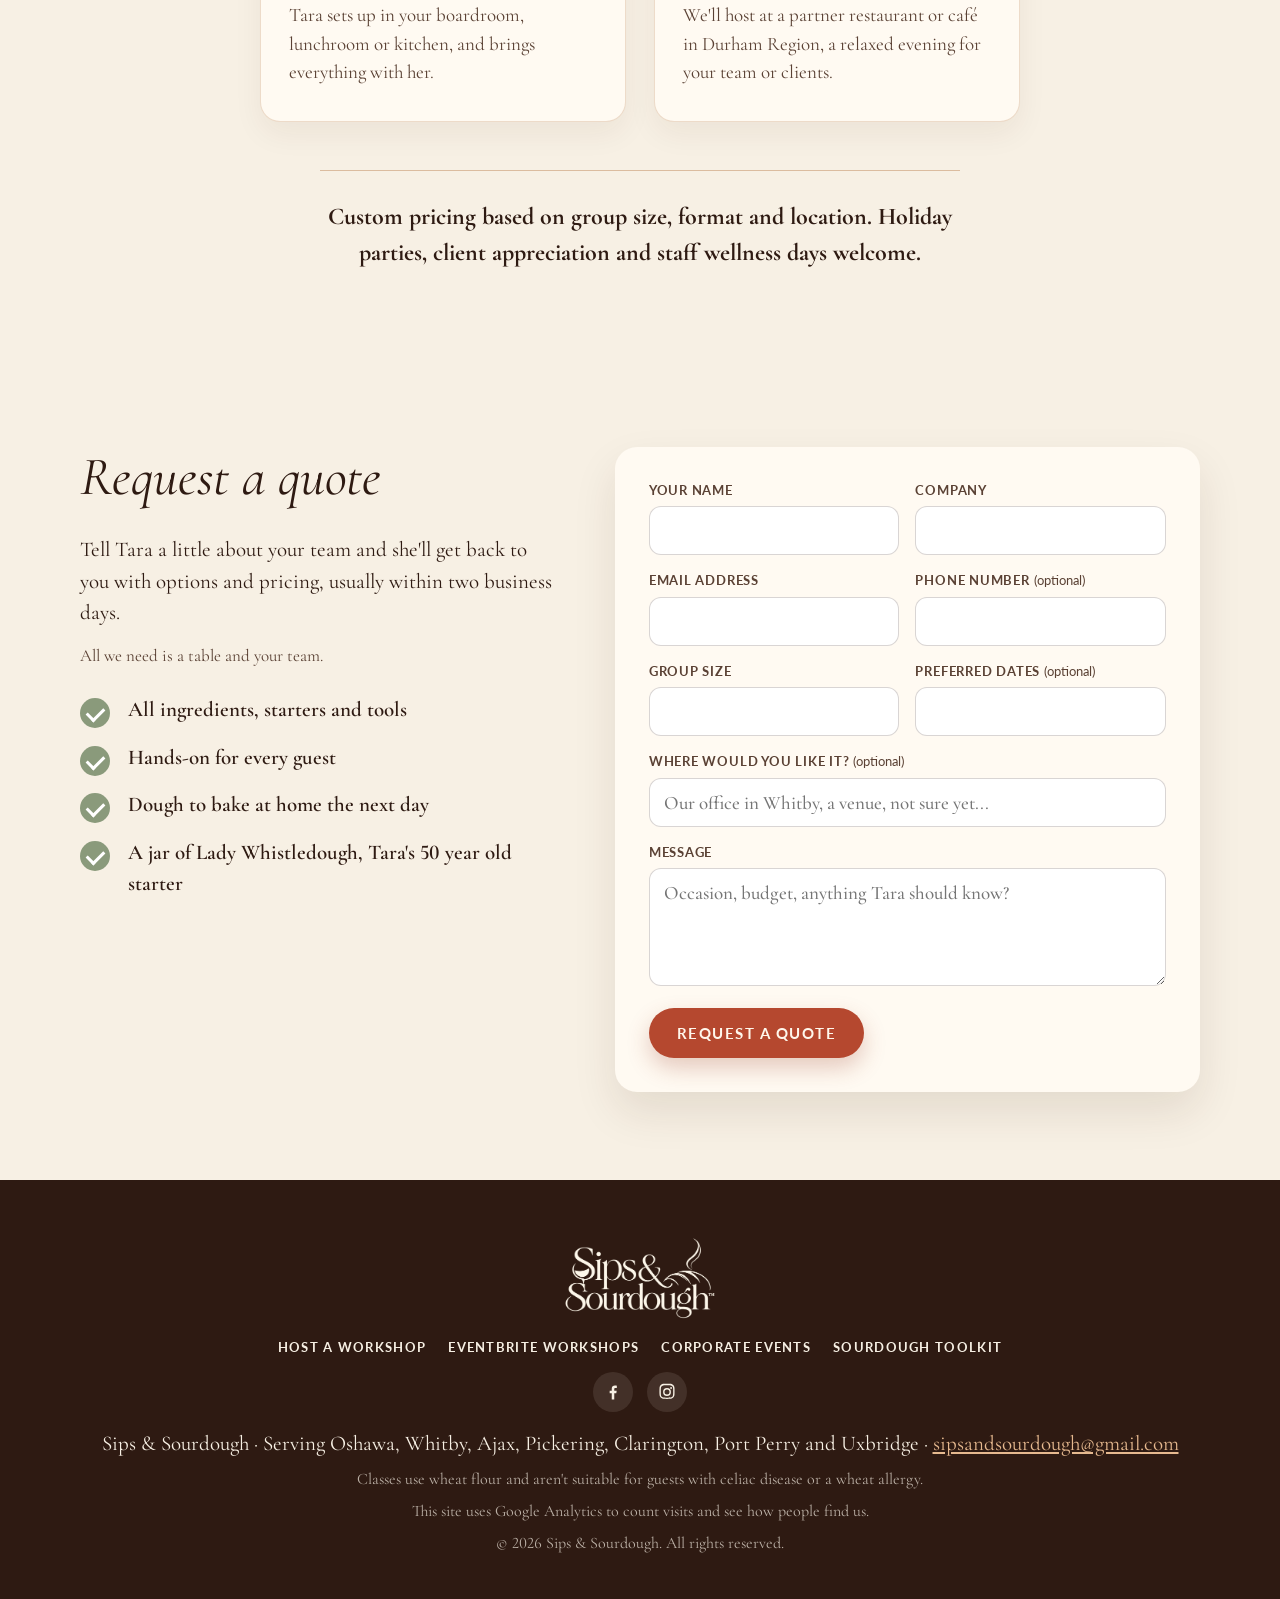
==== commit cfa9eee7: "Add Facebook and Instagram links to the footer Co-Authored-By: Claude Opus 5.5 <noreply@anthropic.co" ====
--- a/corporate.html
+++ b/corporate.html
@@ -113,6 +113,10 @@
   <div class="wrap foot-in">
     <img src="img/logo.png" alt="Sips &amp; Sourdough" class="foot-logo">
     <nav class="foot-nav" aria-label="Footer"><a href="index.html#host">Host a Workshop</a><a href="workshops.html">Eventbrite Workshops</a><a href="corporate.html">Corporate Events</a><a href="toolkit.html">Sourdough Toolkit</a></nav>
+    <div class="social">
+      <a href="https://www.facebook.com/share/18vNSeB2sv/" target="_blank" rel="noopener" aria-label="Sips &amp; Sourdough on Facebook"><svg viewBox="0 0 24 24" aria-hidden="true"><path d="M13.5 21v-7.5h2.5l.4-3h-2.9V8.6c0-.9.3-1.5 1.5-1.5h1.6V4.4c-.3 0-1.2-.1-2.3-.1-2.3 0-3.8 1.4-3.8 3.9v2.3H8v3h2.5V21z"/></svg></a>
+      <a href="https://www.instagram.com/sipsnsourdough" target="_blank" rel="noopener" aria-label="Sips &amp; Sourdough on Instagram"><svg viewBox="0 0 24 24" aria-hidden="true"><path d="M12 7.3A4.7 4.7 0 1 0 12 16.7 4.7 4.7 0 0 0 12 7.3zm0 7.7a3 3 0 1 1 0-6 3 3 0 0 1 0 6zm4.9-8.9a1.1 1.1 0 1 0 0 2.2 1.1 1.1 0 0 0 0-2.2zM21 7.6c-.1-1.5-.4-2.8-1.5-3.9S17.1 2.3 15.6 2.2C14.1 2.1 9.9 2.1 8.4 2.2 6.9 2.3 5.6 2.6 4.5 3.7S3.1 6.1 3 7.6c-.1 1.5-.1 5.7 0 7.2.1 1.5.4 2.8 1.5 3.9s2.4 1.4 3.9 1.5c1.5.1 5.7.1 7.2 0 1.5-.1 2.8-.4 3.9-1.5s1.4-2.4 1.5-3.9c.1-1.5.1-5.7 0-7.2zm-2 9.1a3 3 0 0 1-1.7 1.7c-1.2.5-4 .4-5.3.4s-4.1.1-5.3-.4a3 3 0 0 1-1.7-1.7c-.5-1.2-.4-4-.4-5.3s-.1-4.1.4-5.3A3 3 0 0 1 6.7 4.4c1.2-.5 4-.4 5.3-.4s4.1-.1 5.3.4A3 3 0 0 1 19 6.1c.5 1.2.4 4 .4 5.3s.1 4.1-.4 5.3z"/></svg></a>
+    </div>
     <p>Sips &amp; Sourdough · Serving Oshawa, Whitby, Ajax, Pickering, Clarington, Port Perry and Uxbridge · <a href="mailto:sipsandsourdough@gmail.com">sipsandsourdough@gmail.com</a></p>
     <p class="fine">Classes use wheat flour and aren't suitable for guests with celiac disease or a wheat allergy.</p>
     <p class="fine">This site uses Google Analytics to count visits and see how people find us.</p>
--- a/style.css
+++ b/style.css
@@ -276,3 +276,7 @@
 @media (max-width: 860px) { .page-hero.text-only { padding: 48px 0 60px; } .hero-points { font-size: 12px; } }
 .formats.two { grid-template-columns: repeat(2, 1fr); max-width: 760px; margin-inline: auto; }
 @media (max-width: 860px) { .formats.two { grid-template-columns: 1fr; } }
+.social { display: flex; justify-content: center; gap: 14px; margin-bottom: 16px; }
+.social a { width: 40px; height: 40px; border-radius: 50%; display: grid; place-items: center; background: rgba(247,240,228,.1); transition: background .2s; }
+.social a:hover { background: rgba(247,240,228,.22); }
+.social svg { width: 20px; height: 20px; fill: var(--cream); }
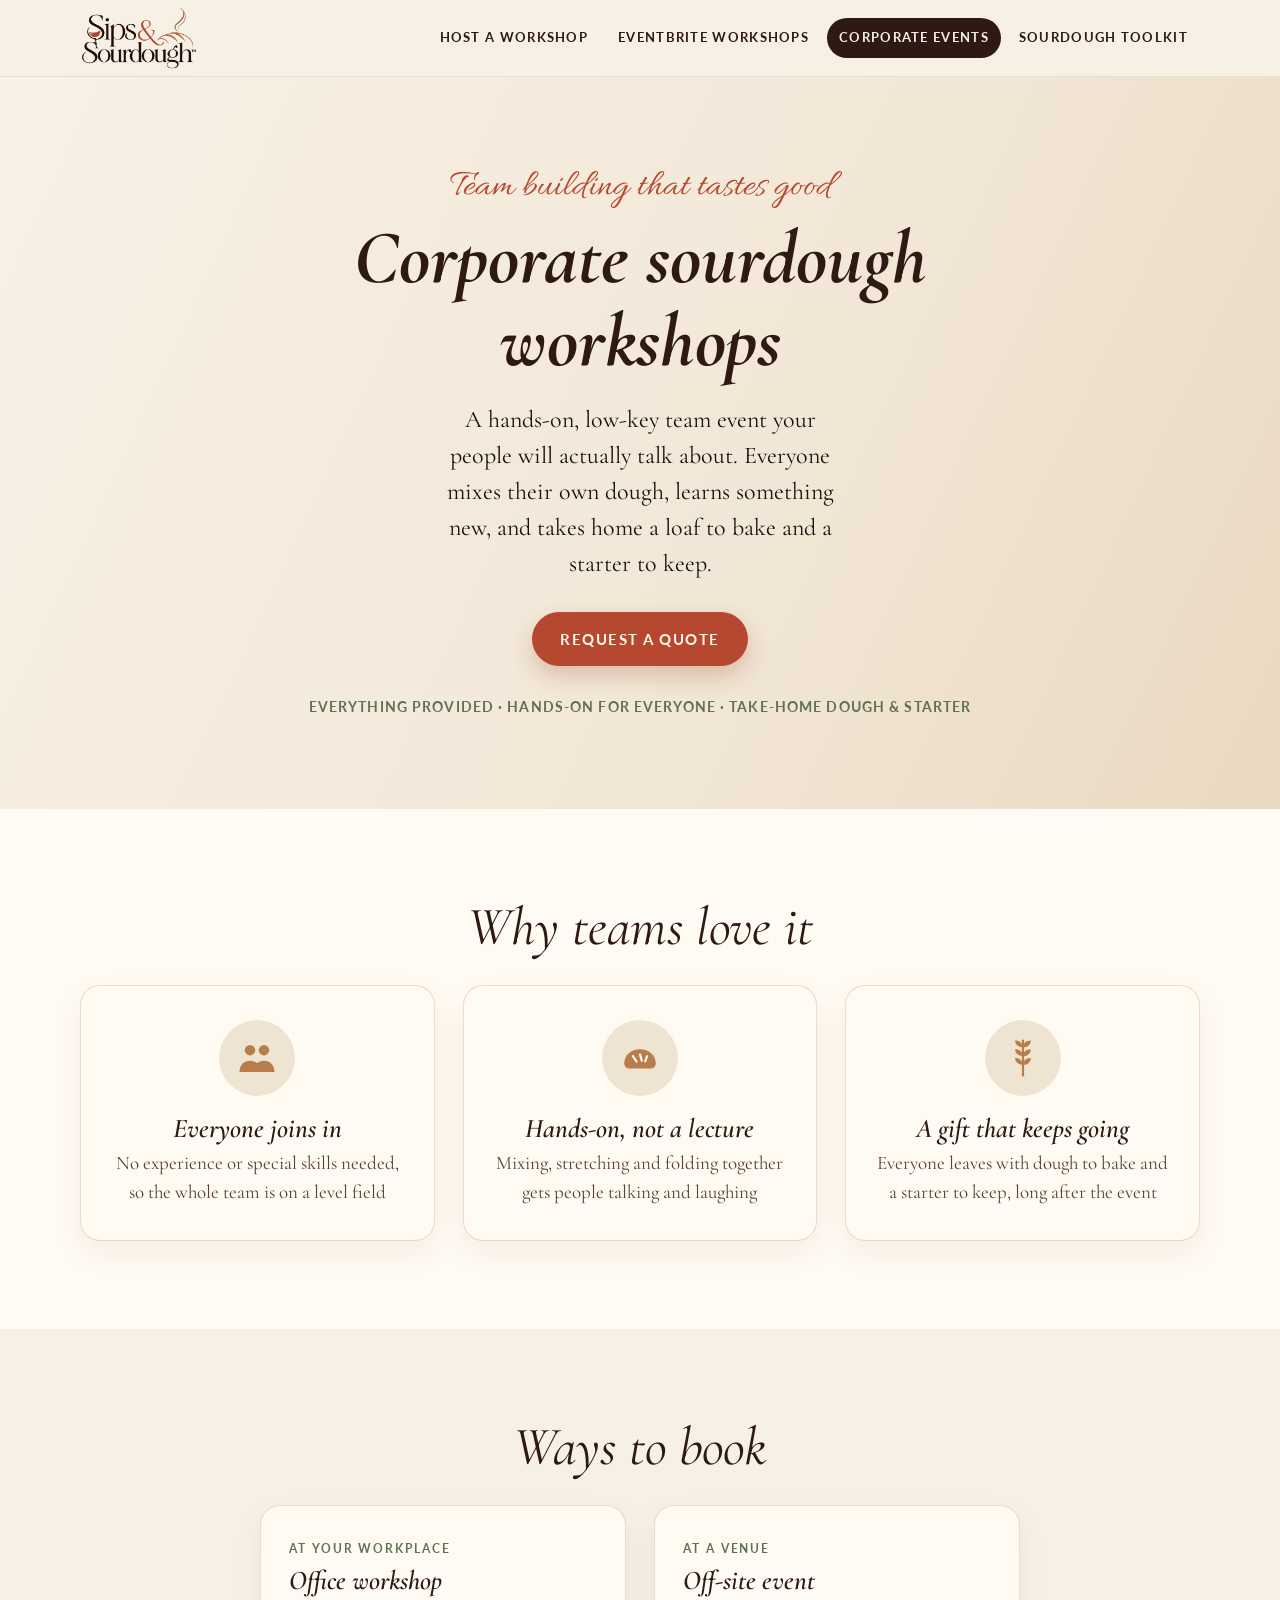
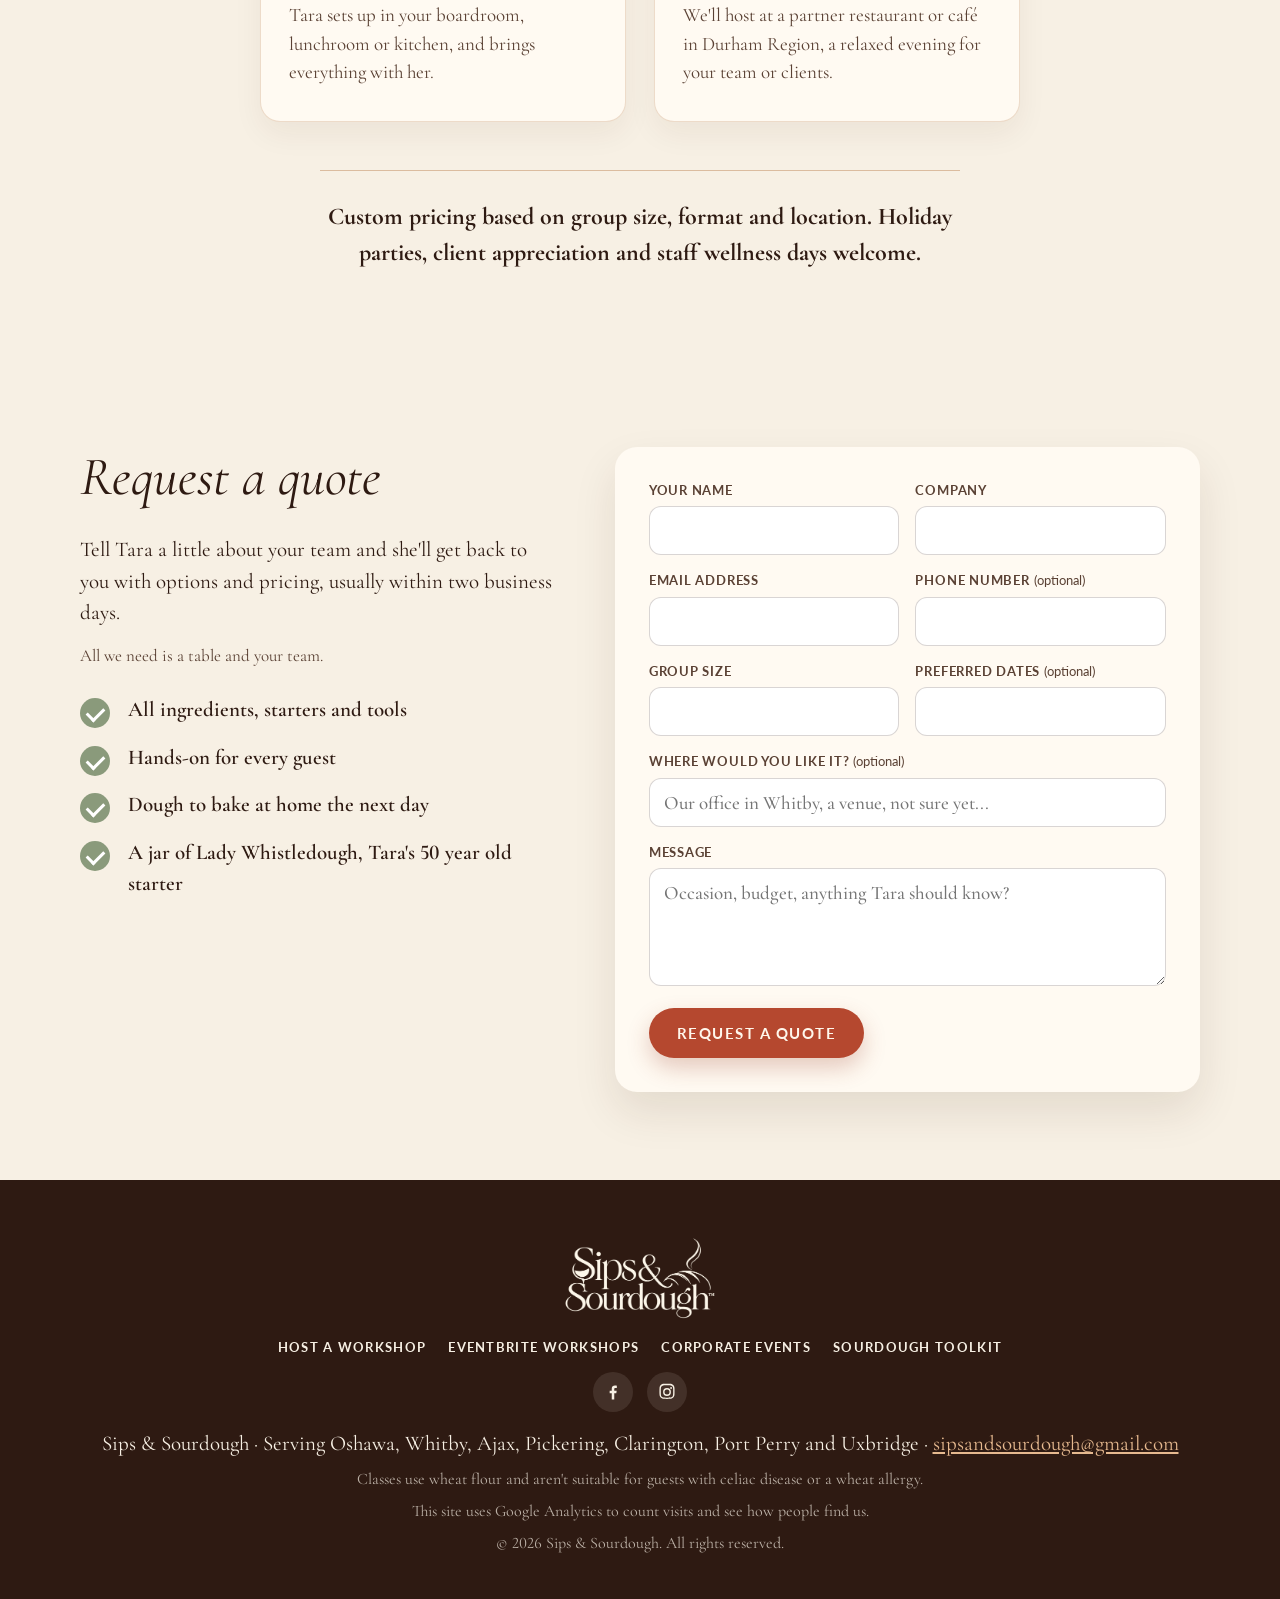
==== commit 176fc974: "Add Sourdough Toolkit button and menu link; trim toolkit intro Co-Authored-By: Claude Opus 5.5 <nore" ====
--- a/corporate.html
+++ b/corporate.html
@@ -20,6 +20,7 @@
       <a href="index.html#host">Host<span class="long"> a Workshop</span></a>
       <a href="workshops.html">Eventbrite<span class="long"> Workshops</span></a>
       <a href="corporate.html" aria-current="page">Corporate<span class="long"> Events</span></a>
+      <a href="toolkit.html"><span class="long">Sourdough </span>Toolkit</a>
     </nav>
   </div>
 </header>
--- a/style.css
+++ b/style.css
@@ -280,3 +280,7 @@
 .social a { width: 40px; height: 40px; border-radius: 50%; display: grid; place-items: center; background: rgba(247,240,228,.1); transition: background .2s; }
 .social a:hover { background: rgba(247,240,228,.22); }
 .social svg { width: 20px; height: 20px; fill: var(--cream); }
+.hero-cta.three { flex-wrap: wrap; max-width: 560px; }
+.nav a { padding: 10px 12px; }
+@media (max-width: 860px) { .nav a { font-size: 11px; letter-spacing: .06em; padding: 8px 8px; } .nav { gap: 2px; } }
+/* .hero-cta.three.four marker */
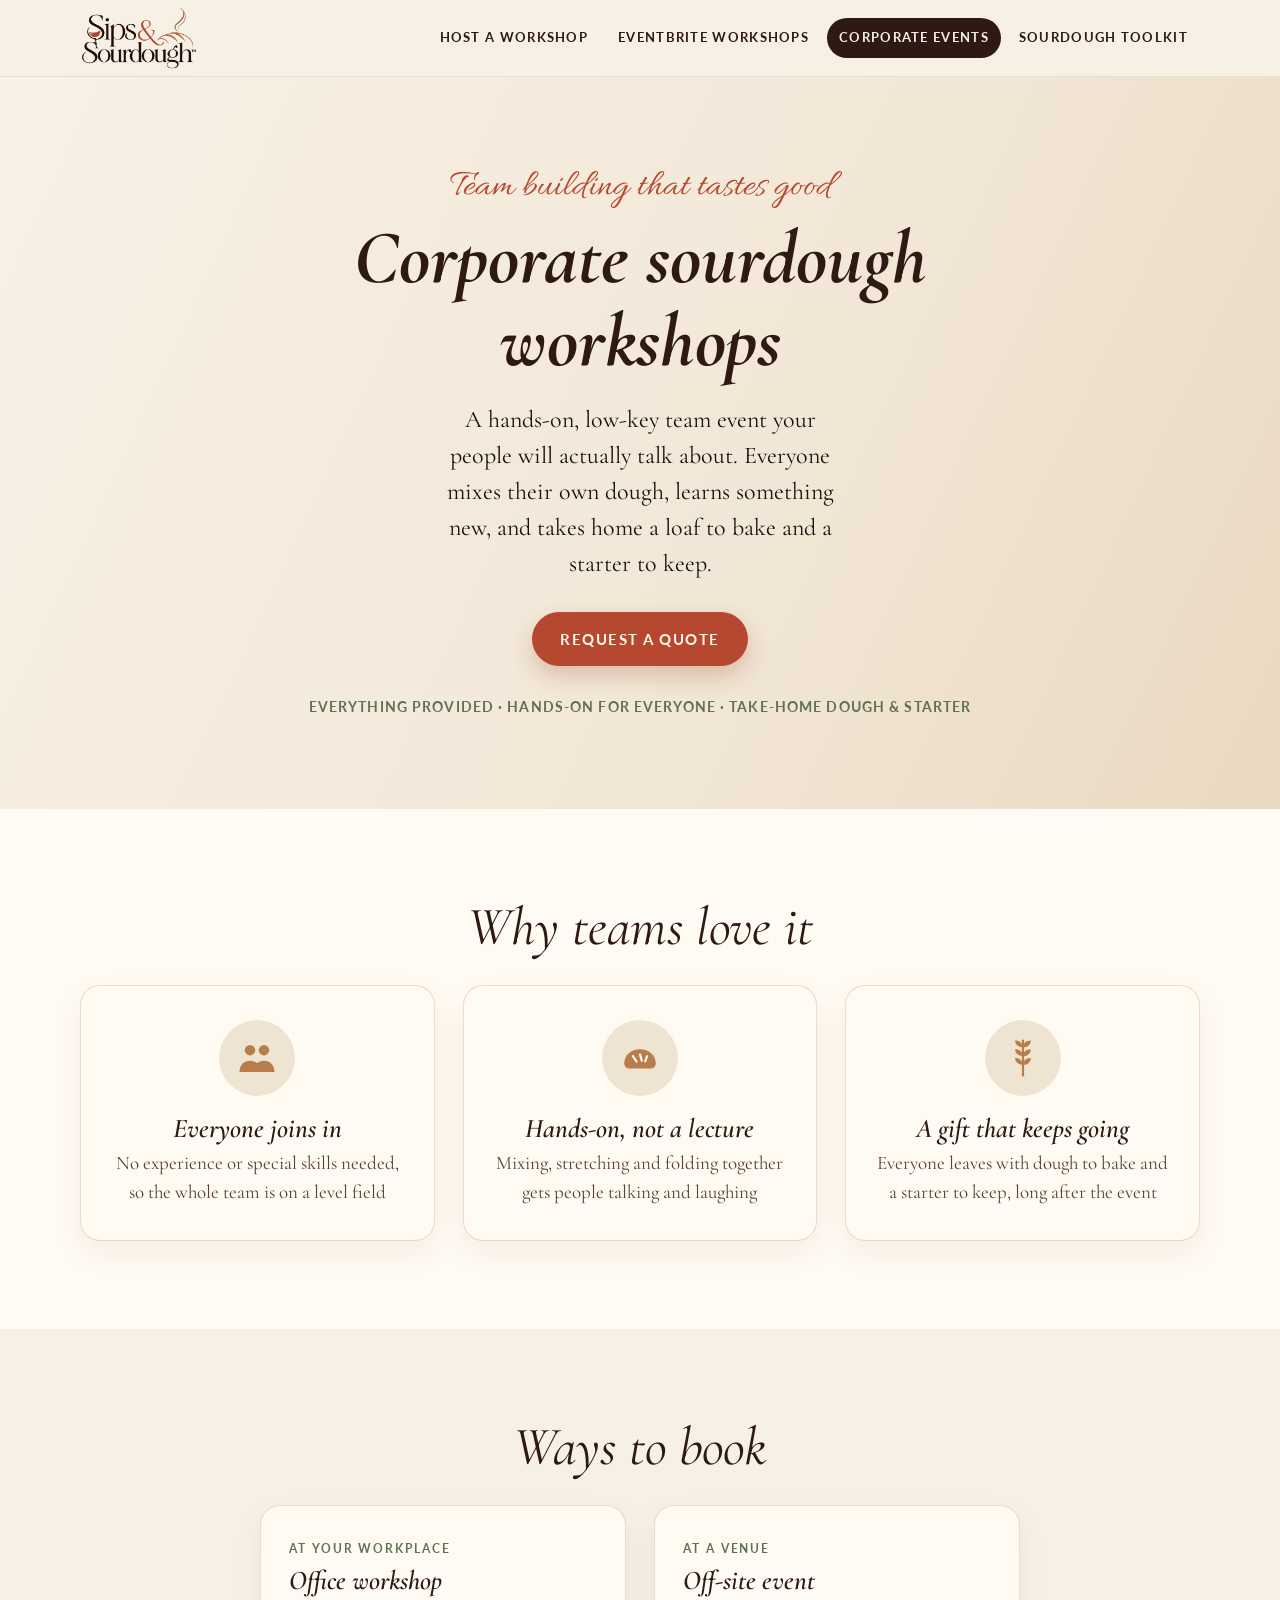
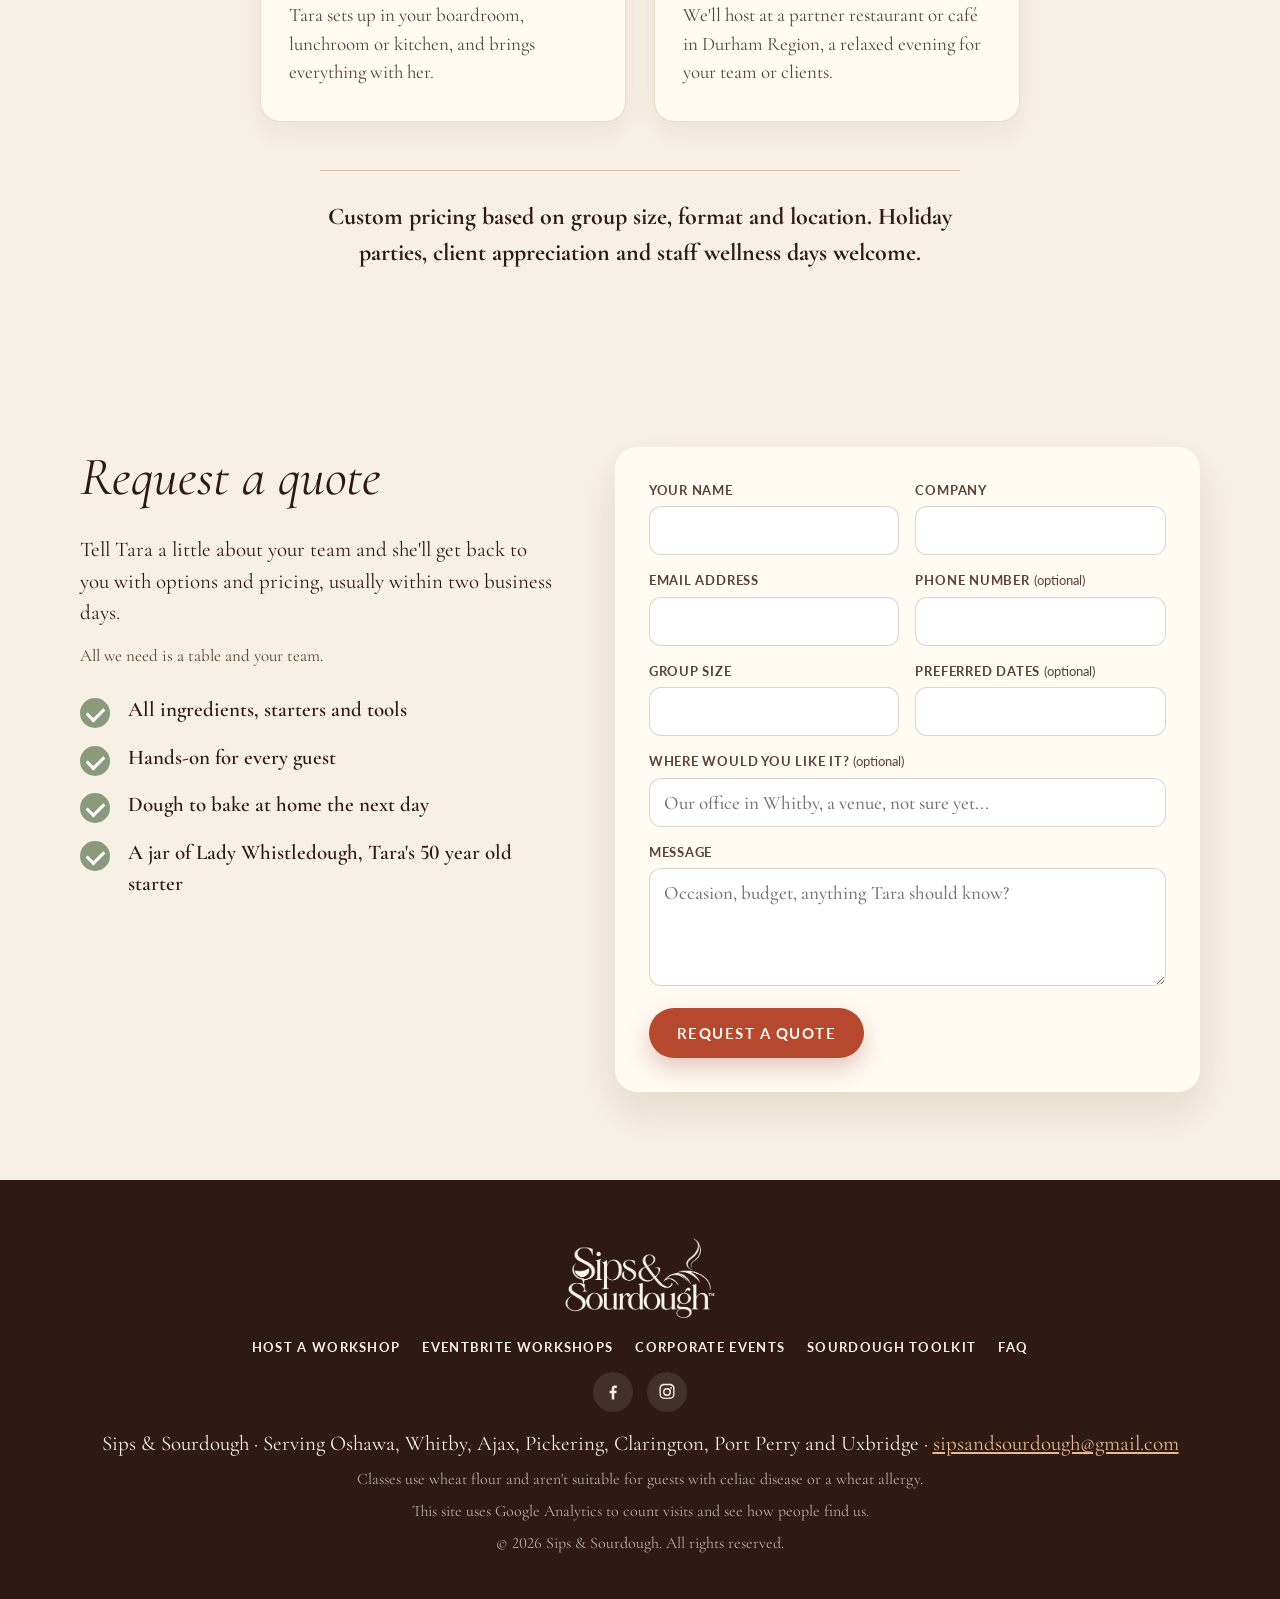
==== commit 619b0f73: "Add FAQ page and footer link Co-Authored-By: Claude Opus 5.5 <noreply@anthropic.com> Claude-Session:" ====
--- a/corporate.html
+++ b/corporate.html
@@ -113,7 +113,7 @@
 <footer class="foot">
   <div class="wrap foot-in">
     <img src="img/logo.png" alt="Sips &amp; Sourdough" class="foot-logo">
-    <nav class="foot-nav" aria-label="Footer"><a href="index.html#host">Host a Workshop</a><a href="workshops.html">Eventbrite Workshops</a><a href="corporate.html">Corporate Events</a><a href="toolkit.html">Sourdough Toolkit</a></nav>
+    <nav class="foot-nav" aria-label="Footer"><a href="index.html#host">Host a Workshop</a><a href="workshops.html">Eventbrite Workshops</a><a href="corporate.html">Corporate Events</a><a href="toolkit.html">Sourdough Toolkit</a><a href="faq.html">FAQ</a></nav>
     <div class="social">
       <a href="https://www.facebook.com/share/18vNSeB2sv/" target="_blank" rel="noopener" aria-label="Sips &amp; Sourdough on Facebook"><svg viewBox="0 0 24 24" aria-hidden="true"><path d="M13.5 21v-7.5h2.5l.4-3h-2.9V8.6c0-.9.3-1.5 1.5-1.5h1.6V4.4c-.3 0-1.2-.1-2.3-.1-2.3 0-3.8 1.4-3.8 3.9v2.3H8v3h2.5V21z"/></svg></a>
       <a href="https://www.instagram.com/sipsnsourdough" target="_blank" rel="noopener" aria-label="Sips &amp; Sourdough on Instagram"><svg viewBox="0 0 24 24" aria-hidden="true"><path d="M12 7.3A4.7 4.7 0 1 0 12 16.7 4.7 4.7 0 0 0 12 7.3zm0 7.7a3 3 0 1 1 0-6 3 3 0 0 1 0 6zm4.9-8.9a1.1 1.1 0 1 0 0 2.2 1.1 1.1 0 0 0 0-2.2zM21 7.6c-.1-1.5-.4-2.8-1.5-3.9S17.1 2.3 15.6 2.2C14.1 2.1 9.9 2.1 8.4 2.2 6.9 2.3 5.6 2.6 4.5 3.7S3.1 6.1 3 7.6c-.1 1.5-.1 5.7 0 7.2.1 1.5.4 2.8 1.5 3.9s2.4 1.4 3.9 1.5c1.5.1 5.7.1 7.2 0 1.5-.1 2.8-.4 3.9-1.5s1.4-2.4 1.5-3.9c.1-1.5.1-5.7 0-7.2zm-2 9.1a3 3 0 0 1-1.7 1.7c-1.2.5-4 .4-5.3.4s-4.1.1-5.3-.4a3 3 0 0 1-1.7-1.7c-.5-1.2-.4-4-.4-5.3s-.1-4.1.4-5.3A3 3 0 0 1 6.7 4.4c1.2-.5 4-.4 5.3-.4s4.1-.1 5.3.4A3 3 0 0 1 19 6.1c.5 1.2.4 4 .4 5.3s.1 4.1-.4 5.3z"/></svg></a>
--- a/style.css
+++ b/style.css
@@ -284,3 +284,12 @@
 .nav a { padding: 10px 12px; }
 @media (max-width: 860px) { .nav a { font-size: 11px; letter-spacing: .06em; padding: 8px 8px; } .nav { gap: 2px; } }
 /* .hero-cta.three.four marker */
+.review-cta { text-align: center; margin-top: 40px; }
+.review-cta p { color: var(--cream); font-size: 21px; font-style: italic; margin-bottom: 14px; }
+.btn-light { background: var(--cream); color: var(--choc); box-shadow: 0 10px 22px rgba(0,0,0,.18); }
+.btn-light:hover { background: #fff; color: var(--choc); }
+.faq-jump { margin-top: 22px; font-family: var(--sans); font-size: 14px; font-weight: 700; letter-spacing: .08em; text-transform: uppercase; }
+.faq-jump a { text-decoration: none; color: var(--terracotta); }
+.faq .ans p { margin-top: 10px; color: var(--choc-soft); }
+.faq .ans a { color: var(--terracotta); }
+.take .faq details { border-color: rgba(184,125,75,.4); }
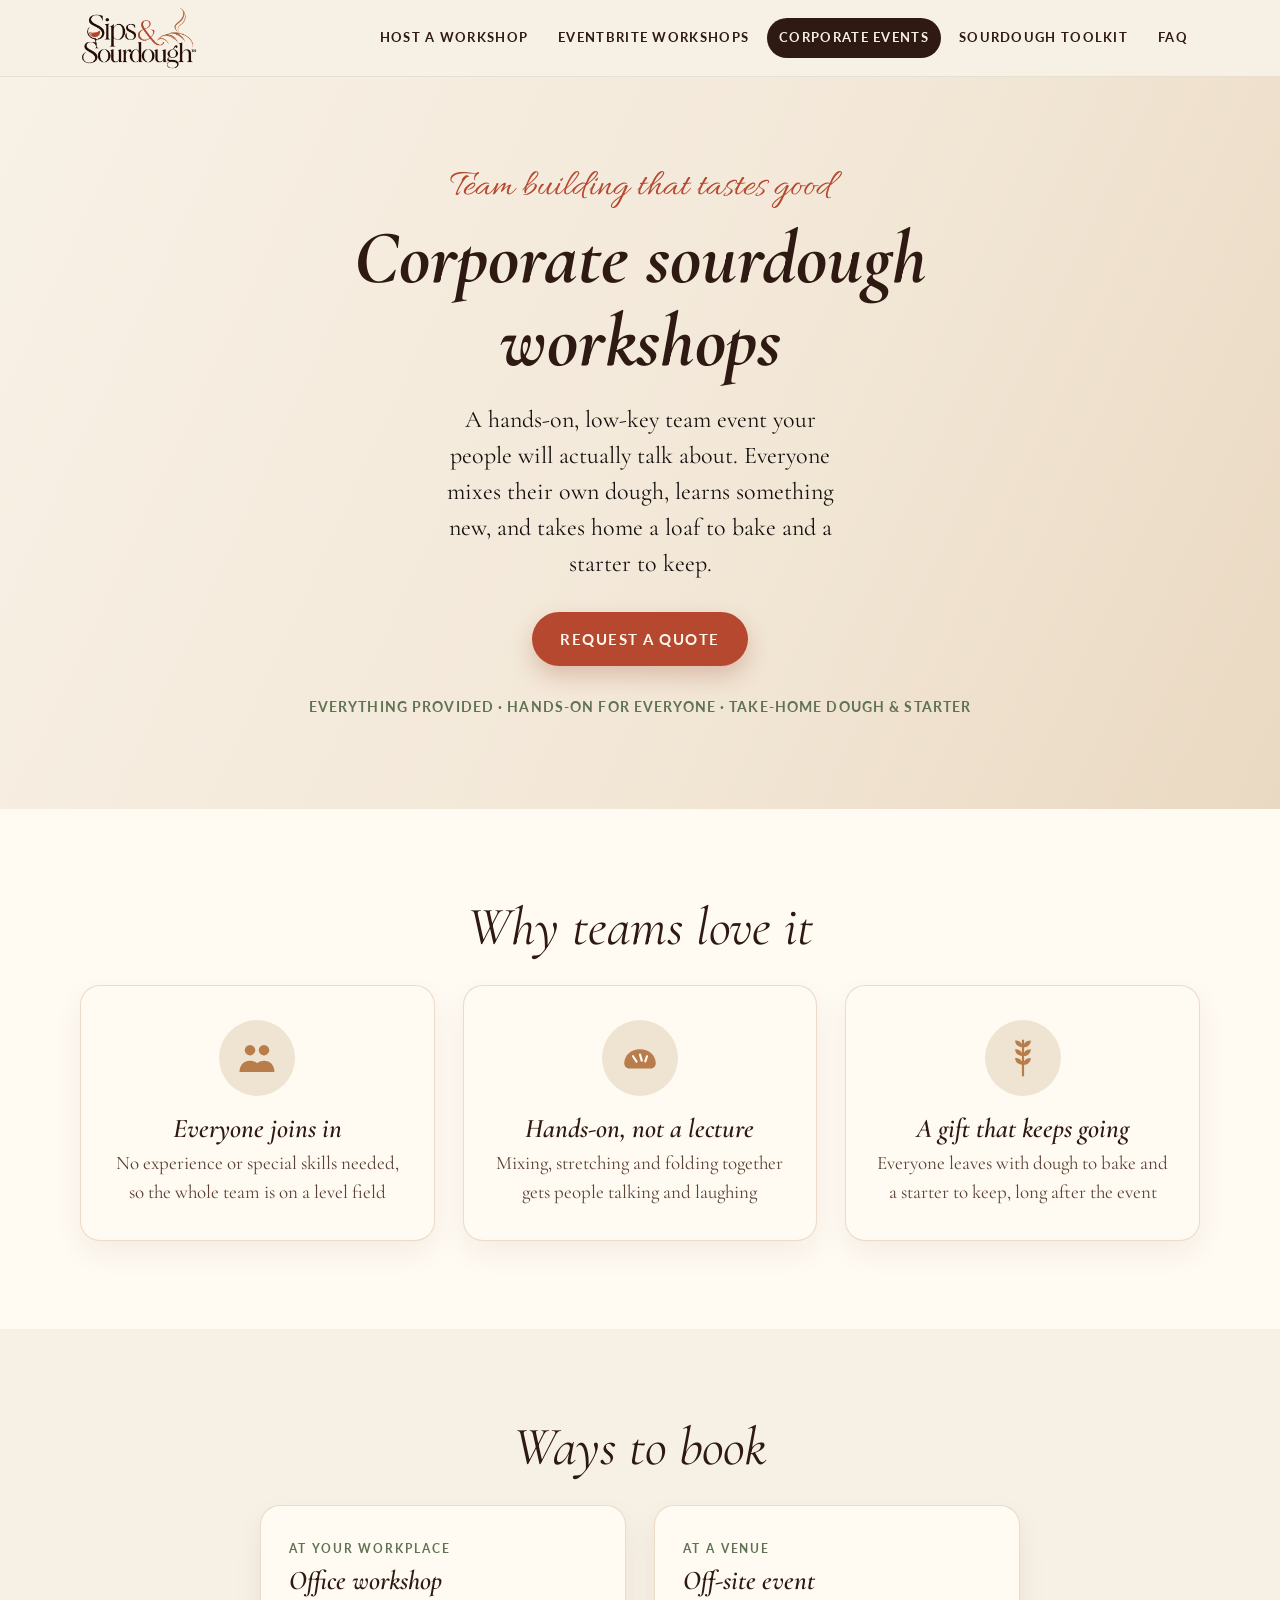
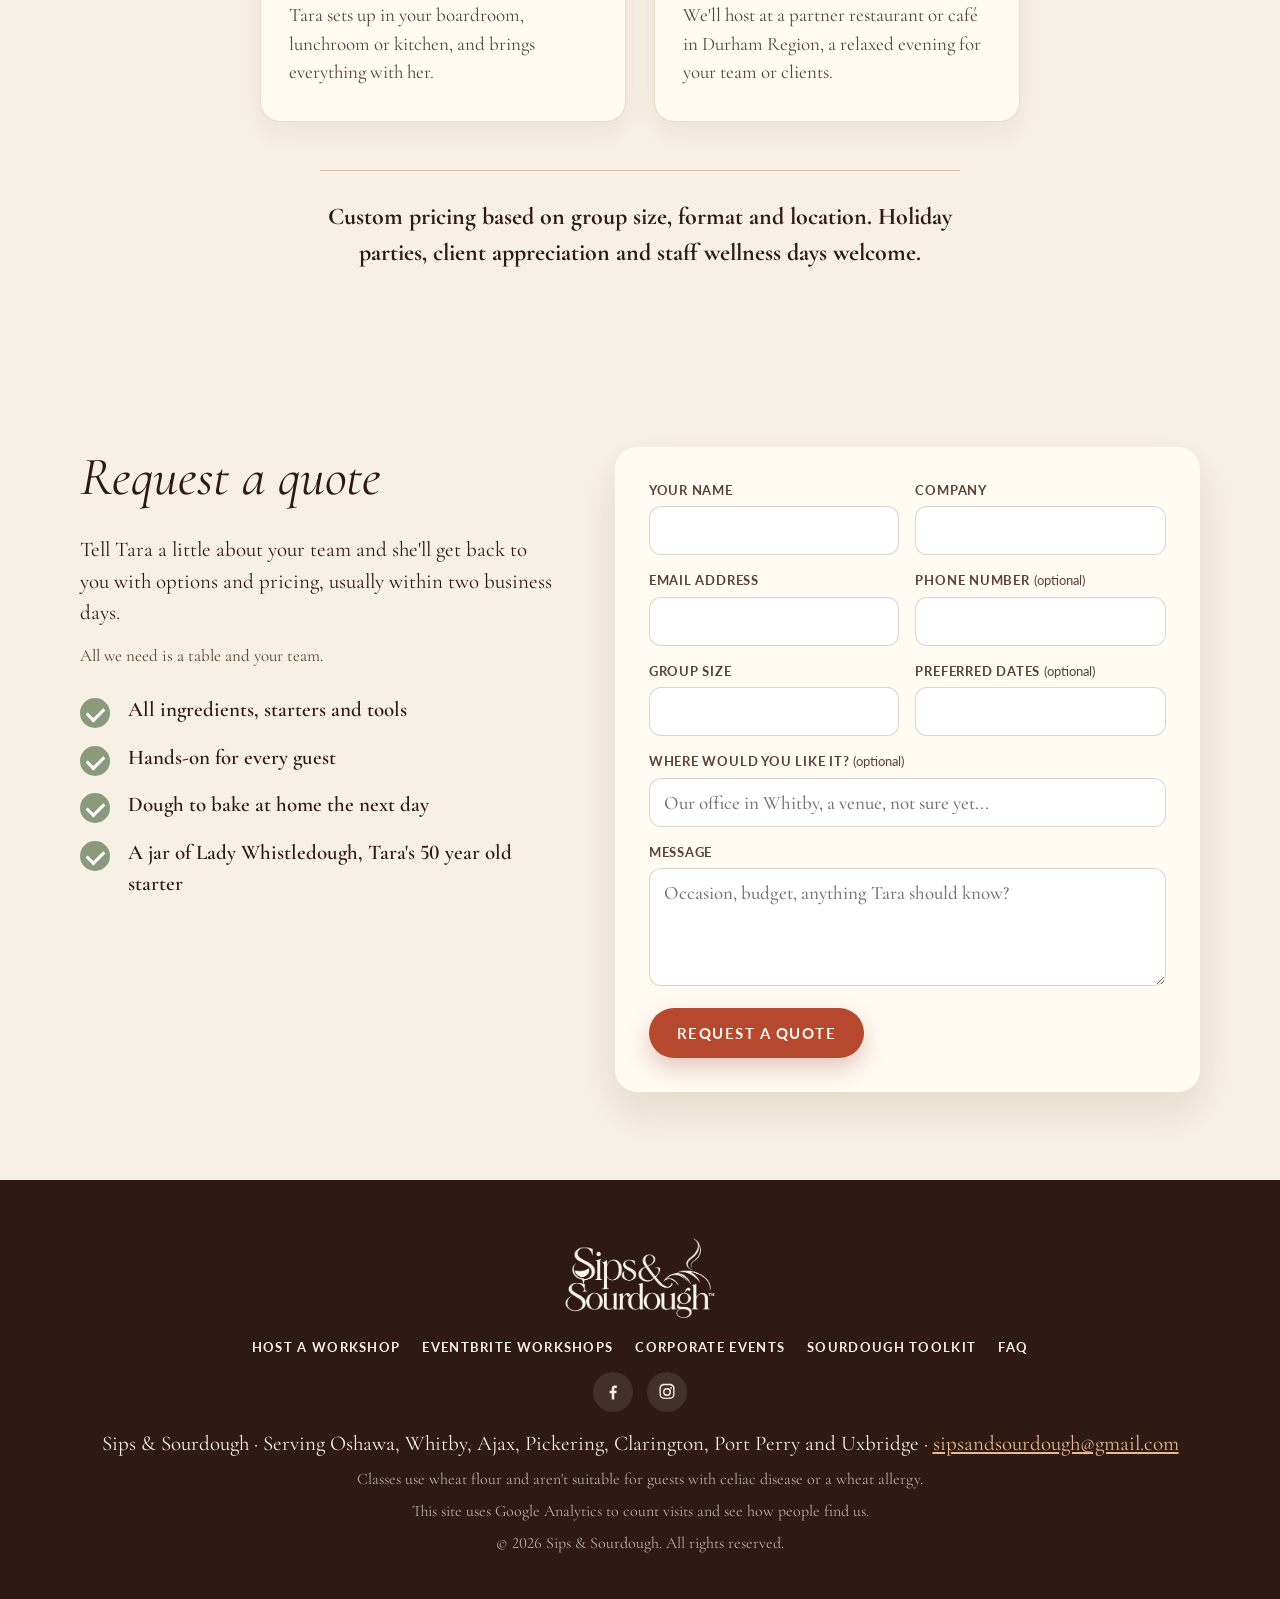
==== commit a4ada919: "Add FAQ to the top menu Co-Authored-By: Claude Opus 5.5 <noreply@anthropic.com> Claude-Session: http" ====
--- a/corporate.html
+++ b/corporate.html
@@ -21,6 +21,7 @@
       <a href="workshops.html">Eventbrite<span class="long"> Workshops</span></a>
       <a href="corporate.html" aria-current="page">Corporate<span class="long"> Events</span></a>
       <a href="toolkit.html"><span class="long">Sourdough </span>Toolkit</a>
+      <a href="faq.html">FAQ</a>
     </nav>
   </div>
 </header>
--- a/style.css
+++ b/style.css
@@ -293,3 +293,4 @@
 .faq .ans p { margin-top: 10px; color: var(--choc-soft); }
 .faq .ans a { color: var(--terracotta); }
 .take .faq details { border-color: rgba(184,125,75,.4); }
+@media (max-width: 860px) { .nav a { font-size: 10.5px; letter-spacing: .05em; padding: 8px 6px; } }
